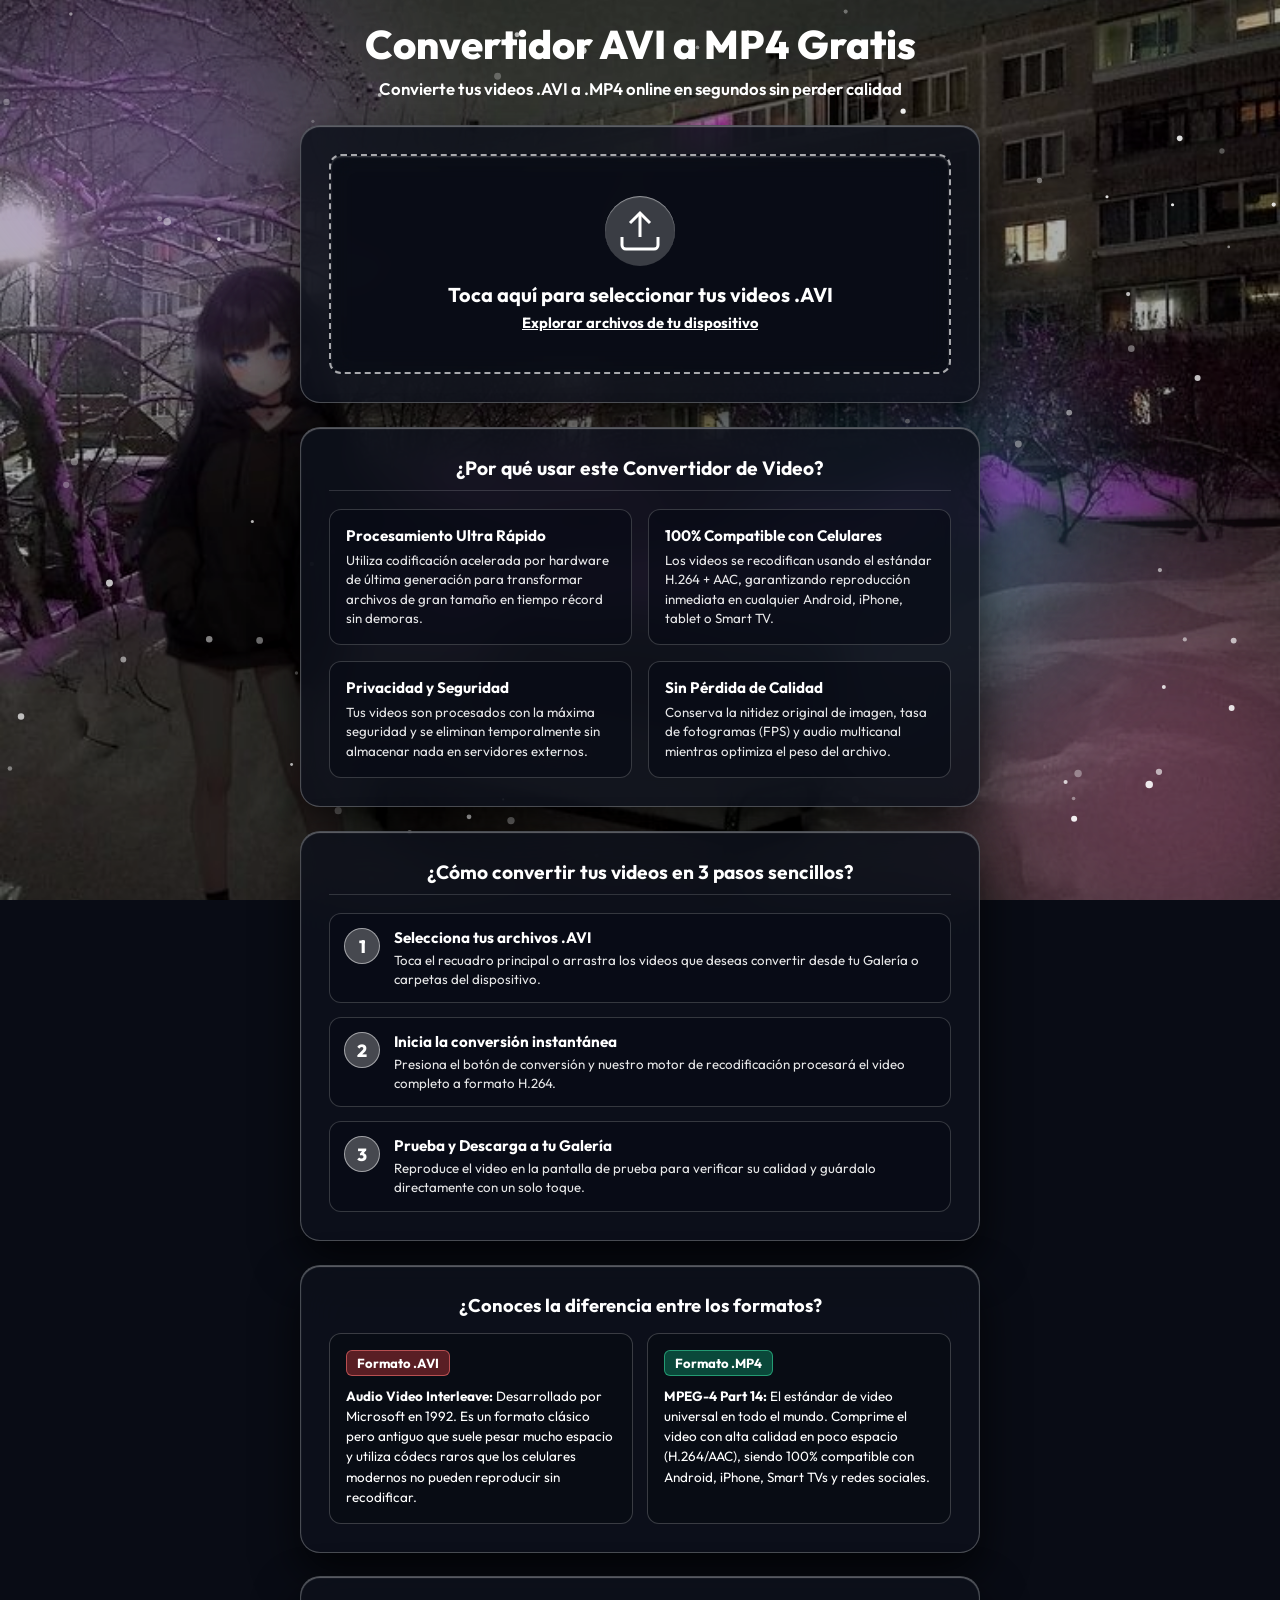
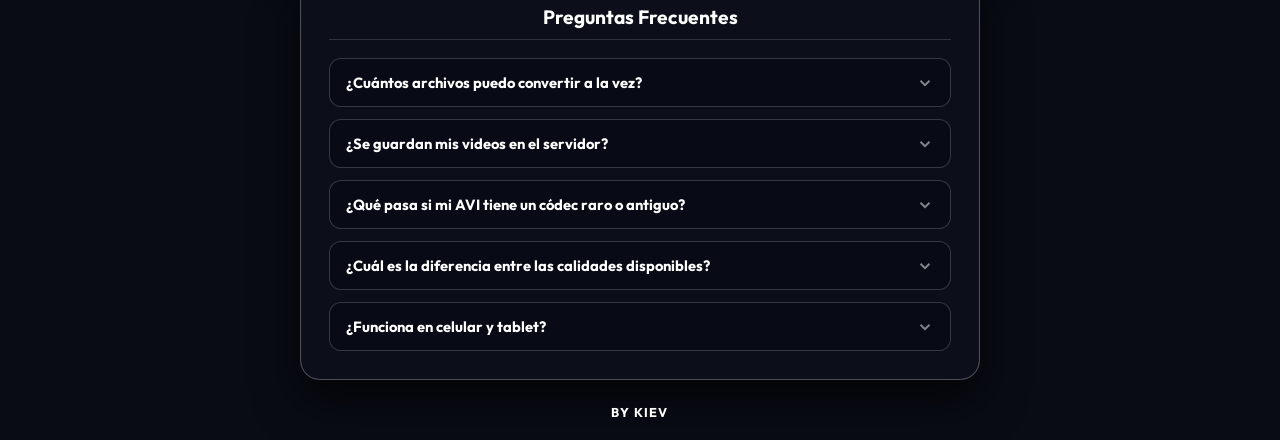
==== index.html @ 4ac72f08 "Corregir URL correcta: convertidor-kiev.onrender.com" ====
<!DOCTYPE html>
<html lang="es">
<head>
    <meta charset="UTF-8">
    <meta name="viewport" content="width=device-width, initial-scale=1.0, maximum-scale=1.0, user-scalable=no">
    
    <!-- Primary SEO Meta Tags -->
    <title>Convertidor AVI a MP4 Gratis Online - Convertir Videos Rápido</title>
    <meta name="title" content="Convertidor AVI a MP4 Gratis Online - Convertir Videos Rápido">
    <meta name="description" content="El mejor convertidor de AVI a MP4 gratis y online. Convierte tus videos .AVI a formato universal .MP4 (H.264/AAC) en segundos desde tu celular Android, iPhone o PC sin perder calidad y sin programas.">
    <meta name="keywords" content="convertidor avi a mp4, convertir avi a mp4, avi a mp4 online, convertidor de video avi a mp4 gratis, pasar de avi a mp4, avi to mp4 converter, convertir avi a mp4 para celular, cambiar formato avi a mp4">
    <meta name="robots" content="index, follow, max-snippet:-1, max-image-preview:large, max-video-preview:-1">
    <meta name="language" content="Spanish">
    <meta name="author" content="By Kiev">
    <meta name="google-site-verification" content="4MCkP744iXAc0v_ZgKXgR6Ib6FkaEMWHjQZT0lNbsk4" />
    <link rel="canonical" href="https://convertidor-kiev.onrender.com/">

    <!-- Open Graph / Facebook / WhatsApp -->
    <meta property="og:type" content="website">
    <meta property="og:url" content="https://convertidor-kiev.onrender.com/">
    <meta property="og:title" content="Convertidor AVI a MP4 Gratis Online - Rápido y para Celular">
    <meta property="og:description" content="Convierte tus videos .AVI a .MP4 en segundos sin perder calidad. Compatible con Android, iPhone, Smart TV y PC. 100% gratis y seguro.">
    <meta property="og:site_name" content="Convertidor AVI a MP4">
    <meta property="og:locale" content="es_ES">

    <!-- Twitter Card -->
    <meta name="twitter:card" content="summary_large_image">
    <meta name="twitter:title" content="Convertidor AVI a MP4 Gratis Online">
    <meta name="twitter:description" content="Transforma videos .AVI a .MP4 (H.264/AAC) instantáneamente desde tu navegador web.">

    <!-- Schema.org JSON-LD Structured Data for Google Rich Snippets -->
    <script type="application/ld+json">
    {
      "@context": "https://schema.org",
      "@type": "WebApplication",
      "name": "Convertidor AVI a MP4",
      "alternateName": "Convertidor de Video AVI a MP4 Online",
      "url": "https://convertidor-kiev.onrender.com/",
      "applicationCategory": "MultimediaApplication",
      "operatingSystem": "All",
      "offers": {
        "@type": "Offer",
        "price": "0",
        "priceCurrency": "USD"
      },
      "description": "Herramienta online gratuita para convertir archivos de video AVI a formato MP4 con códec H.264 y audio AAC optimizado para celulares y navegadores."
    }
    </script>

    <script type="application/ld+json">
    {
      "@context": "https://schema.org",
      "@type": "FAQPage",
      "mainEntity": [
        {
          "@type": "Question",
          "name": "¿Cómo convertir de AVI a MP4 gratis online?",
          "acceptedAnswer": {
            "@type": "Answer",
            "text": "Simplemente selecciona tu archivo .AVI en el sitio web, elige la calidad deseada y presiona Iniciar Conversión. Descarga tu video en formato .MP4 en segundos."
          }
        },
        {
          "@type": "Question",
          "name": "¿Se pueden convertir videos AVI a MP4 desde el celular?",
          "acceptedAnswer": {
            "@type": "Answer",
            "text": "Sí, el sitio es 100% compatible con celulares Android, iPhone y tablets. El video recodificado se guarda directamente en la galería de tu teléfono."
          }
        },
        {
          "@type": "Question",
          "name": "¿Hay pérdida de calidad al pasar de AVI a MP4?",
          "acceptedAnswer": {
            "@type": "Answer",
            "text": "No. El convertidor utiliza codificación H.264 de alta calidad manteniendo la nitidez, resolución y audio original reduciendo el tamaño del archivo."
          }
        }
      ]
    }
    </script>

    <!-- Google Fonts -->
    <link rel="preconnect" href="https://fonts.googleapis.com">
    <link rel="preconnect" href="https://fonts.gstatic.com" crossorigin>
    <link href="https://fonts.googleapis.com/css2?family=Outfit:wght@300;400;500;600;700&display=swap" rel="stylesheet">
    <link rel="stylesheet" href="styles.css?v=2">
</head>
<body class="theme-animesnow" id="appBody">
    <div class="custom-bg-layer active" id="customBgLayer" style="background-image: url('bg-anime-snow.jpg');"></div>
    <canvas id="snowCanvas" class="snow-canvas"></canvas>
    
    <div class="background-decorations" id="bgDecorations">
        <div class="blob blob-1"></div>
        <div class="blob blob-2"></div>
        <div class="blob blob-3"></div>
    </div>

    <main class="container">
        <header class="app-header animated-fade-in">
            <h1>Convertidor <span class="gradient-text glow-text">AVI a MP4 Gratis</span></h1>
            <p class="subtitle">Convierte tus videos .AVI a .MP4 online en segundos sin perder calidad</p>
        </header>

        <!-- Upload Card -->
        <section class="card upload-card animated-card" id="uploadCard">
            <div class="drop-zone" id="dropZone">
                <input type="file" id="fileInput" accept=".avi,video/x-msvideo,video/*" multiple class="file-input">
                <div class="drop-icon-wrapper float-bounce">
                    <svg class="upload-icon" width="48" height="48" viewBox="0 0 24 24" fill="none" stroke="currentColor" stroke-width="1.5">
                        <path d="M21 15v4a2 2 0 0 1-2 2H5a2 2 0 0 1-2-2v-4"></path>
                        <polyline points="17 8 12 3 7 8"></polyline>
                        <line x1="12" y1="3" x2="12" y2="15"></line>
                    </svg>
                </div>
                <h3>Toca aquí para seleccionar tus videos .AVI</h3>
                <p><span class="browse-btn">Explorar archivos de tu dispositivo</span></p>
            </div>
        </section>

        <!-- Batch Files Queue Card -->
        <section class="card batch-card animated-card hidden" id="batchCard">
            <div class="batch-header">
                <div>
                    <h3>Videos seleccionados (<span id="fileCountBadge">0</span>)</h3>
                    <p class="file-size" id="totalSizeText">Tamaño: 0 MB</p>
                </div>
                <button class="btn-secondary-sm" id="clearAllBtn">Borrar Todo</button>
            </div>

            <div class="file-queue-list" id="fileQueueList"></div>

            <div class="batch-actions">
                <button class="btn btn-primary ripple-btn" id="startBatchBtn">
                    <svg width="20" height="20" viewBox="0 0 24 24" fill="none" stroke="currentColor" stroke-width="2">
                        <polygon points="5 3 19 12 5 21 5 3"></polygon>
                    </svg>
                    <span>Convertir a MP4 Ahora</span>
                </button>
            </div>
        </section>

        <!-- Options Card -->
        <section class="card options-card animated-card hidden" id="optionsCard">
            <h3 class="options-heading">
                <svg width="20" height="20" viewBox="0 0 24 24" fill="none" stroke="currentColor" stroke-width="2">
                    <line x1="4" y1="21" x2="4" y2="14"></line><line x1="4" y1="10" x2="4" y2="3"></line>
                    <line x1="12" y1="21" x2="12" y2="12"></line><line x1="12" y1="8" x2="12" y2="3"></line>
                    <line x1="20" y1="21" x2="20" y2="16"></line><line x1="20" y1="12" x2="20" y2="3"></line>
                    <line x1="1" y1="14" x2="7" y2="14"></line><line x1="9" y1="8" x2="15" y2="8"></line>
                    <line x1="17" y1="16" x2="23" y2="16"></line>
                </svg>
                Opciones de Conversión
            </h3>

            <div class="options-group">
                <label class="options-label">Calidad de Salida</label>
                <div class="quality-options">
                    <div class="quality-option">
                        <input type="radio" name="quality" id="q-high" value="high" checked>
                        <label for="q-high">
                            <span class="q-icon">⭐</span>
                            <span class="q-name">Alta</span>
                            <span class="q-desc">Sin pérdidas perceptibles</span>
                        </label>
                    </div>
                    <div class="quality-option">
                        <input type="radio" name="quality" id="q-med" value="medium">
                        <label for="q-med">
                            <span class="q-icon">⚡</span>
                            <span class="q-name">Media</span>
                            <span class="q-desc">Balance ideal</span>
                        </label>
                    </div>
                    <div class="quality-option">
                        <input type="radio" name="quality" id="q-low" value="low">
                        <label for="q-low">
                            <span class="q-icon">🗜️</span>
                            <span class="q-name">Comprimida</span>
                            <span class="q-desc">Máximo ahorro</span>
                        </label>
                    </div>
                </div>
            </div>

            <div class="options-group">
                <label class="options-label">Resolución de Salida</label>
                <select class="resolution-select" id="resolutionSelect">
                    <option value="original">📐 Original (sin cambios)</option>
                    <option value="1080p">🖥️ 1080p Full HD</option>
                    <option value="720p">📺 720p HD</option>
                    <option value="480p">📱 480p SD</option>
                </select>
            </div>

            <div class="options-group">
                <div class="audio-toggle-row">
                    <div>
                        <div class="options-label" style="margin-bottom:2px;">Extraer Solo Audio (MP3)</div>
                        <div class="options-sublabel">Convierte el audio del video a .mp3</div>
                    </div>
                    <label class="toggle-switch">
                        <input type="checkbox" id="audioOnlyCheck">
                        <span class="toggle-slider"></span>
                    </label>
                </div>
            </div>

            <div class="estimation-panel" id="estimationPanel">
                <div class="estimation-title">📊 Estimación de Resultado</div>
                <div class="estimation-grid">
                    <div class="estimation-item">
                        <div class="estimation-value" id="estOutputSize">—</div>
                        <div class="estimation-label">Tamaño estimado</div>
                    </div>
                    <div class="estimation-item">
                        <div class="estimation-value" id="estTime">—</div>
                        <div class="estimation-label">Tiempo aprox.</div>
                    </div>
                    <div class="estimation-item">
                        <div class="estimation-value" id="estRatio">—</div>
                        <div class="estimation-label">Reducción</div>
                    </div>
                </div>
            </div>

            <div class="options-actions">
                <button class="btn btn-secondary" id="optionsBackBtn" style="width:auto;padding:12px 22px;flex-shrink:0;">← Atrás</button>
                <button class="btn btn-primary ripple-btn" id="confirmConvertBtn">
                    <svg width="20" height="20" viewBox="0 0 24 24" fill="none" stroke="currentColor" stroke-width="2">
                        <polygon points="5 3 19 12 5 21 5 3"></polygon>
                    </svg>
                    <span>Iniciar Conversión</span>
                </button>
            </div>
        </section>

        <!-- Progress Card -->
        <section class="card progress-card animated-card hidden" id="progressCard">
            <div class="conversion-status">
                <div class="spinner-wrapper">
                    <div class="spinner"></div>
                </div>
                <h3 id="statusTitle">Procesando video...</h3>
                <p id="statusSubtitle">Convertidos <span id="completedCount">0</span> de <span id="totalQueueCount">0</span></p>
                <div class="stage-indicator">
                    <span class="stage-pill active" data-stage="upload">📤 Subiendo</span>
                    <span class="stage-pill" data-stage="process">⚙️ Procesando</span>
                    <span class="stage-pill" data-stage="done">✅ Listo</span>
                </div>
            </div>

            <div class="progress-bar-container">
                <div class="progress-bar shimmer-effect" id="progressBar"></div>
            </div>
            <div class="progress-labels">
                <span id="progressPercent">0%</span>
                <span id="currentFileName">Procesando...</span>
            </div>
            <div class="speed-indicator-wrapper">
                <span class="speed-indicator" id="speedIndicator">Conectando...</span>
            </div>
        </section>

        <!-- Result Card -->
        <section class="card result-card animated-card hidden" id="resultCard">
            <div class="success-icon-wrapper scale-pop">
                <svg width="48" height="48" viewBox="0 0 24 24" fill="none" stroke="currentColor" stroke-width="2">
                    <path d="M22 11.08V12a10 10 0 1 1-5.93-9.14"></path>
                    <polyline points="22 4 12 14.01 9 11.01"></polyline>
                </svg>
            </div>
            <h2>¡Videos Convertidos a MP4!</h2>
            <p>Descarga tus videos directamente a la Galería de tu celular.</p>

            <div class="result-actions" id="downloadListContainer"></div>

            <div style="margin-top: 15px;">
                <button class="btn btn-secondary" id="convertMoreBtn">Convertir Otros Videos</button>
            </div>
        </section>

        <!-- SECCIÓN DE VENTAJAS Y FLORO TÉCNICO -->
        <section class="card feature-section animated-card" style="margin-top: 24px;">
            <h3 class="section-heading">¿Por qué usar este Convertidor de Video?</h3>
            <div class="feature-grid">
                <div class="feature-item">
                    <h4>Procesamiento Ultra Rápido</h4>
                    <p>Utiliza codificación acelerada por hardware de última generación para transformar archivos de gran tamaño en tiempo récord sin demoras.</p>
                </div>
                <div class="feature-item">
                    <h4>100% Compatible con Celulares</h4>
                    <p>Los videos se recodifican usando el estándar H.264 + AAC, garantizando reproducción inmediata en cualquier Android, iPhone, tablet o Smart TV.</p>
                </div>
                <div class="feature-item">
                    <h4>Privacidad y Seguridad</h4>
                    <p>Tus videos son procesados con la máxima seguridad y se eliminan temporalmente sin almacenar nada en servidores externos.</p>
                </div>
                <div class="feature-item">
                    <h4>Sin Pérdida de Calidad</h4>
                    <p>Conserva la nitidez original de imagen, tasa de fotogramas (FPS) y audio multicanal mientras optimiza el peso del archivo.</p>
                </div>
            </div>
        </section>

        <!-- GUÍA PASO A PASO -->
        <section class="card steps-section animated-card" style="margin-top: 24px;">
            <h3 class="section-heading">¿Cómo convertir tus videos en 3 pasos sencillos?</h3>
            <div class="steps-list">
                <div class="step-card">
                    <div class="step-number">1</div>
                    <div class="step-text">
                        <h4>Selecciona tus archivos .AVI</h4>
                        <p>Toca el recuadro principal o arrastra los videos que deseas convertir desde tu Galería o carpetas del dispositivo.</p>
                    </div>
                </div>
                <div class="step-card">
                    <div class="step-number">2</div>
                    <div class="step-text">
                        <h4>Inicia la conversión instantánea</h4>
                        <p>Presiona el botón de conversión y nuestro motor de recodificación procesará el video completo a formato H.264.</p>
                    </div>
                </div>
                <div class="step-card">
                    <div class="step-number">3</div>
                    <div class="step-text">
                        <h4>Prueba y Descarga a tu Galería</h4>
                        <p>Reproduce el video en la pantalla de prueba para verificar su calidad y guárdalo directamente con un solo toque.</p>
                    </div>
                </div>
            </div>
        </section>

        <!-- SECCIÓN DE INFORMACIÓN SOBRE FORMATOS AVI Y MP4 -->
        <section class="card info-card animated-card" style="margin-top: 24px;">
            <h3 class="info-title">¿Conoces la diferencia entre los formatos?</h3>
            
            <div class="format-info-grid">
                <div class="format-info-box">
                    <div class="format-header-badge avi-badge">Formato .AVI</div>
                    <p><strong>Audio Video Interleave:</strong> Desarrollado por Microsoft en 1992. Es un formato clásico pero antiguo que suele pesar mucho espacio y utiliza códecs raros que los celulares modernos no pueden reproducir sin recodificar.</p>
                </div>

                <div class="format-info-box">
                    <div class="format-header-badge mp4-badge">Formato .MP4</div>
                    <p><strong>MPEG-4 Part 14:</strong> El estándar de video universal en todo el mundo. Comprime el video con alta calidad en poco espacio (H.264/AAC), siendo 100% compatible con Android, iPhone, Smart TVs y redes sociales.</p>
                </div>
            </div>
        </section>

        <!-- FAQ Section -->
        <section class="card faq-section animated-card" style="margin-top:24px;">
            <h3 class="section-heading">Preguntas Frecuentes</h3>
            <div class="faq-list">

                <div class="faq-item">
                    <div class="faq-question">
                        <h4>¿Cuántos archivos puedo convertir a la vez?</h4>
                        <svg class="faq-chevron" width="18" height="18" viewBox="0 0 24 24" fill="none" stroke="currentColor" stroke-width="2.5"><polyline points="6 9 12 15 18 9"></polyline></svg>
                    </div>
                    <div class="faq-answer"><p>Puedes agregar todos los archivos .AVI que quieras. La conversión se procesa en secuencia, uno por uno, para garantizar la máxima calidad en cada archivo sin saturar el servidor.</p></div>
                </div>

                <div class="faq-item">
                    <div class="faq-question">
                        <h4>¿Se guardan mis videos en el servidor?</h4>
                        <svg class="faq-chevron" width="18" height="18" viewBox="0 0 24 24" fill="none" stroke="currentColor" stroke-width="2.5"><polyline points="6 9 12 15 18 9"></polyline></svg>
                    </div>
                    <div class="faq-answer"><p>No. Los videos se procesan temporalmente durante la conversión y se eliminan automáticamente del servidor en cuanto descargas el resultado. Nunca se almacenan de forma permanente.</p></div>
                </div>

                <div class="faq-item">
                    <div class="faq-question">
                        <h4>¿Qué pasa si mi AVI tiene un códec raro o antiguo?</h4>
                        <svg class="faq-chevron" width="18" height="18" viewBox="0 0 24 24" fill="none" stroke="currentColor" stroke-width="2.5"><polyline points="6 9 12 15 18 9"></polyline></svg>
                    </div>
                    <div class="faq-answer"><p>Nuestro motor FFmpeg soporta prácticamente todos los códecs AVI existentes: DivX, Xvid, MPEG-4, Indeo, Cinepak y más. Si el archivo es un .AVI válido, lo convertimos sin problemas.</p></div>
                </div>

                <div class="faq-item">
                    <div class="faq-question">
                        <h4>¿Cuál es la diferencia entre las calidades disponibles?</h4>
                        <svg class="faq-chevron" width="18" height="18" viewBox="0 0 24 24" fill="none" stroke="currentColor" stroke-width="2.5"><polyline points="6 9 12 15 18 9"></polyline></svg>
                    </div>
                    <div class="faq-answer"><p><strong>Alta ⭐:</strong> Máxima fidelidad visual, ideal para archivar. <strong>Media ⚡:</strong> Balance perfecto entre calidad y tamaño — lo más recomendado. <strong>Comprimida 🗜️:</strong> Archivos muy pequeños, ideal para WhatsApp o redes sociales.</p></div>
                </div>

                <div class="faq-item">
                    <div class="faq-question">
                        <h4>¿Funciona en celular y tablet?</h4>
                        <svg class="faq-chevron" width="18" height="18" viewBox="0 0 24 24" fill="none" stroke="currentColor" stroke-width="2.5"><polyline points="6 9 12 15 18 9"></polyline></svg>
                    </div>
                    <div class="faq-answer"><p>Sí, la interfaz está completamente optimizada para móviles. Puedes seleccionar videos desde tu galería y descargar el MP4 resultante con un solo toque.</p></div>
                </div>

            </div>
        </section>

        <!-- History Section -->
        <section class="card history-section animated-card hidden" id="historySection" style="margin-top:24px;">
            <div class="history-header">
                <h3 class="section-heading" style="margin-bottom:0;border-bottom:none;padding-bottom:0;">📁 Historial de Conversiones</h3>
                <button class="btn-secondary-sm" id="clearHistoryBtn">Borrar Todo</button>
            </div>
            <div class="history-list" id="historyList"></div>
        </section>

        <footer class="app-footer animated-fade-in">
            <div class="author-credits">By Kiev</div>
        </footer>
    </main>

    <script src="app.js?v=2"></script>

    <!-- Toast Container -->
    <div class="toast-container" id="toastContainer"></div>
</body>
</html>
---- styles.css ----
:root {
    --bg-dark: #090c15;
    --bg-card: rgba(13, 17, 28, 0.85);
    --border-color: rgba(255, 255, 255, 0.25);
    --primary: #ffffff;
    --primary-hover: #ffffff;
    --primary-glow: rgba(255, 255, 255, 0.35);
    --secondary: #ffffff;
    --success: #10b981;
    --success-hover: #059669;
    --text-main: #ffffff;
    --text-muted: #ffffff;
    --radius-lg: 20px;
    --radius-md: 12px;
    --font-main: 'Outfit', -apple-system, BlinkMacSystemFont, sans-serif;
}

* {
    margin: 0;
    padding: 0;
    box-sizing: border-box;
    font-family: var(--font-main);
}

body {
    background-color: var(--bg-dark);
    color: #ffffff !important;
    min-height: 100vh;
    display: flex;
    justify-content: center;
    align-items: center;
    position: relative;
    overflow-x: hidden;
    padding: 20px;
    transition: background-color 0.4s ease;
}

/* Real-Time Particle & Sparkle Canvas */
.snow-canvas {
    position: fixed;
    top: 0;
    left: 0;
    width: 100vw;
    height: 100vh;
    z-index: -1;
    pointer-events: none;
}

/* Custom Background Image Layer */
.custom-bg-layer {
    position: fixed;
    top: 0;
    left: 0;
    width: 100vw;
    height: 100vh;
    z-index: -2;
    background-size: cover;
    background-position: center;
    background-repeat: no-repeat;
    opacity: 0;
    transition: opacity 0.6s cubic-bezier(0.16, 1, 0.3, 1);
    filter: brightness(0.68) contrast(1.05);
}

.custom-bg-layer.active {
    opacity: 1;
}

/* Background Animated Blobs */
.background-decorations {
    position: fixed;
    top: 0;
    left: 0;
    width: 100vw;
    height: 100vh;
    z-index: -2;
    overflow: hidden;
    pointer-events: none;
}

.blob {
    position: absolute;
    border-radius: 50%;
    filter: blur(90px);
    opacity: 0.3;
    animation: blobFloat 12s infinite alternate ease-in-out;
}

.blob-1 { width: 380px; height: 380px; top: -50px; left: -50px; background: #c084fc; }
.blob-2 { width: 420px; height: 420px; bottom: -100px; right: -100px; background: #f472b6; animation-delay: 2s; }
.blob-3 { width: 320px; height: 320px; top: 40%; left: 60%; background: #38bdf8; animation-delay: 4s; }

@keyframes blobFloat {
    0% { transform: translate(0, 0) scale(1); }
    50% { transform: translate(30px, -20px) scale(1.08); }
    100% { transform: translate(-20px, 30px) scale(0.95); }
}

/* Layout & Header */
.container {
    width: 100%;
    max-width: 680px;
    margin: 0 auto;
}

.app-header {
    text-align: center;
    margin-bottom: 24px;
}

.app-header h1 {
    font-size: 2.5rem;
    font-weight: 800;
    line-height: 1.2;
    margin-bottom: 8px;
    color: #ffffff !important;
    text-shadow: none !important;
    filter: none !important;
}

/* PURE WHITE TEXT OVERRIDES */
.gradient-text {
    color: #ffffff !important;
    background: none !important;
    -webkit-background-clip: initial !important;
    -webkit-text-fill-color: #ffffff !important;
    filter: none !important;
    text-shadow: none !important;
}

.glow-text {
    animation: none !important;
    filter: none !important;
    text-shadow: none !important;
}

.subtitle {
    color: #ffffff !important;
    font-size: 1.05rem;
    font-weight: 600;
    line-height: 1.5;
    text-shadow: none !important;
    filter: none !important;
    margin-bottom: 14px;
}

/* 3D Acrylic Cards */
.card {
    background: var(--bg-card);
    backdrop-filter: blur(22px);
    -webkit-backdrop-filter: blur(22px);
    border: 1px solid var(--border-color);
    border-radius: var(--radius-lg);
    padding: 28px;
    box-shadow: inset 0 1px 1px rgba(255, 255, 255, 0.35), 0 20px 45px rgba(0, 0, 0, 0.7);
    transition: transform 0.15s cubic-bezier(0.16, 1, 0.3, 1), box-shadow 0.3s ease;
    will-change: transform;
}

.animated-card {
    animation: slideUpFade 0.6s cubic-bezier(0.16, 1, 0.3, 1) forwards;
}

@keyframes slideUpFade {
    0% { opacity: 0; transform: translateY(30px) scale(0.96); }
    100% { opacity: 1; transform: translateY(0) scale(1); }
}

.hidden { display: none !important; }

/* Drop Zone */
.drop-zone {
    border: 2px dashed rgba(255, 255, 255, 0.65);
    border-radius: var(--radius-md);
    padding: 40px 20px;
    text-align: center;
    background: rgba(9, 12, 21, 0.65);
    backdrop-filter: blur(12px);
    cursor: pointer;
    position: relative;
    overflow: hidden;
    transition: all 0.3s cubic-bezier(0.16, 1, 0.3, 1);
    box-shadow: inset 0 1px 2px rgba(255, 255, 255, 0.25);
}

.drop-zone:hover, .drop-zone.dragover {
    border-color: #ffffff;
    background: rgba(255, 255, 255, 0.15);
    transform: translateY(-2px);
}

.file-input {
    position: absolute;
    top: 0;
    left: 0;
    width: 100%;
    height: 100%;
    opacity: 0;
    cursor: pointer;
    z-index: 20;
    pointer-events: auto;
}

.float-bounce { animation: floatBounce 3s infinite ease-in-out; }

@keyframes floatBounce {
    0%, 100% { transform: translateY(0); }
    50% { transform: translateY(-8px); }
}

.drop-icon-wrapper {
    width: 70px; height: 70px;
    background: rgba(255, 255, 255, 0.2);
    border-radius: 50%;
    display: flex; align-items: center; justify-content: center;
    margin: 0 auto 16px;
    color: #ffffff;
    box-shadow: inset 0 1px 1px rgba(255, 255, 255, 0.5);
    transition: transform 0.3s ease;
    pointer-events: none;
}

.drop-zone:hover .drop-icon-wrapper { transform: scale(1.15) rotate(5deg); }
.drop-zone h3 { font-size: 1.25rem; font-weight: 700; color: #ffffff !important; margin-bottom: 6px; pointer-events: none; text-shadow: none !important; }
.drop-zone p { color: #ffffff !important; font-size: 0.92rem; margin-bottom: 0px; pointer-events: none; text-shadow: none !important; }
.browse-btn { color: #ffffff !important; font-weight: 700; text-decoration: underline; pointer-events: none; }

/* 🌟 SECCIÓN DE FLORO Y VENTAJAS TÉCNICAS 🌟 */
.section-heading {
    font-size: 1.2rem;
    font-weight: 700;
    color: #ffffff !important;
    margin-bottom: 18px;
    text-align: center;
    border-bottom: 1px solid rgba(255, 255, 255, 0.15);
    padding-bottom: 10px;
}

.feature-grid {
    display: grid;
    grid-template-columns: repeat(2, 1fr);
    gap: 16px;
}

@media (max-width: 580px) {
    .feature-grid { grid-template-columns: 1fr; }
}

.feature-item {
    background: rgba(9, 12, 21, 0.65);
    border: 1px solid rgba(255, 255, 255, 0.18);
    border-radius: var(--radius-md);
    padding: 16px;
    transition: transform 0.25s ease;
}

.feature-item:hover {
    border-color: rgba(255, 255, 255, 0.5);
    transform: translateY(-2px);
}

.feature-icon {
    font-size: 1.8rem;
    margin-bottom: 8px;
}

.feature-item h4 {
    font-size: 0.95rem;
    font-weight: 700;
    color: #ffffff !important;
    margin-bottom: 6px;
}

.feature-item p {
    font-size: 0.83rem;
    color: #ffffff !important;
    line-height: 1.45;
    opacity: 0.9;
}

/* 📖 SECCIÓN GUÍA PASO A PASO 📖 */
.steps-list {
    display: flex;
    flex-direction: column;
    gap: 14px;
}

.step-card {
    display: flex;
    align-items: flex-start;
    gap: 14px;
    background: rgba(9, 12, 21, 0.65);
    border: 1px solid rgba(255, 255, 255, 0.18);
    border-radius: var(--radius-md);
    padding: 14px;
}

.step-number {
    width: 36px;
    height: 36px;
    background: rgba(255, 255, 255, 0.25);
    border: 1px solid rgba(255, 255, 255, 0.5);
    color: #ffffff !important;
    font-weight: 800;
    font-size: 1.1rem;
    border-radius: 50%;
    display: flex;
    align-items: center;
    justify-content: center;
    flex-shrink: 0;
}

.step-text h4 {
    font-size: 0.95rem;
    font-weight: 700;
    color: #ffffff !important;
    margin-bottom: 4px;
}

.step-text p {
    font-size: 0.83rem;
    color: #ffffff !important;
    line-height: 1.4;
    opacity: 0.9;
}

/* ❓ SECCIÓN FAQ ❓ */
.faq-list {
    display: flex;
    flex-direction: column;
    gap: 12px;
}

.faq-item {
    background: rgba(9, 12, 21, 0.65);
    border: 1px solid rgba(255, 255, 255, 0.18);
    border-radius: var(--radius-md);
    padding: 14px 16px;
}

.faq-item h4 {
    font-size: 0.92rem;
    font-weight: 700;
    color: #ffffff !important;
    margin-bottom: 6px;
}

.faq-item p {
    font-size: 0.83rem;
    color: #ffffff !important;
    line-height: 1.45;
    opacity: 0.9;
}

/* Queue Items & Buttons */
.batch-header { display: flex; justify-content: space-between; align-items: center; margin-bottom: 16px; }

.btn-secondary-sm {
    background: rgba(255, 255, 255, 0.12);
    border: 1px solid rgba(255, 255, 255, 0.25);
    color: #ffffff !important;
    padding: 6px 12px; border-radius: 8px; font-size: 0.82rem; cursor: pointer;
    transition: all 0.2s;
}

.btn-secondary-sm:hover { background: rgba(239, 68, 68, 0.35); color: white; }

.file-queue-list {
    max-height: 250px; overflow-y: auto; display: flex; flex-direction: column; gap: 10px; margin-bottom: 20px;
}

.queue-item {
    display: flex; align-items: center; justify-content: space-between;
    background: rgba(9, 12, 21, 0.85);
    backdrop-filter: blur(12px);
    border: 1px solid var(--border-color);
    padding: 12px 16px; border-radius: var(--radius-md);
    transition: all 0.25s cubic-bezier(0.16, 1, 0.3, 1);
}

.spring-item {
    animation: springIn 0.5s cubic-bezier(0.34, 1.56, 0.64, 1) forwards;
}

@keyframes springIn {
    0% { opacity: 0; transform: translateY(20px) scale(0.9); }
    100% { opacity: 1; transform: translateY(0) scale(1); }
}

.queue-item:hover {
    border-color: rgba(255, 255, 255, 0.6);
    transform: translateX(6px) scale(1.01);
}

.item-info { display: flex; align-items: center; gap: 12px; }
.item-icon { color: #ffffff; }
.item-title { font-size: 0.92rem; font-weight: 600; color: #ffffff !important; }
.item-size { font-size: 0.78rem; color: #ffffff !important; opacity: 0.85; }

.status-badge { font-size: 0.78rem; padding: 4px 10px; border-radius: 50px; font-weight: 600; }
.badge-pending { background: rgba(255, 255, 255, 0.2); color: #ffffff !important; }
.btn-remove-item { background: none; border: none; color: #ffffff; cursor: pointer; }

/* 🌟 ACRYLIC FROSTED GLASS BUTTON SYSTEM 🌟 */
.btn {
    display: inline-flex;
    align-items: center;
    justify-content: center;
    gap: 10px;
    width: 100%;
    padding: 15px 26px;
    font-size: 1rem;
    font-weight: 700;
    border-radius: var(--radius-md);
    cursor: pointer;
    text-decoration: none;
    backdrop-filter: blur(16px);
    -webkit-backdrop-filter: blur(16px);
    transition: all 0.3s cubic-bezier(0.16, 1, 0.3, 1);
    position: relative;
    overflow: hidden;
}

.btn::before {
    content: '';
    position: absolute;
    top: 0; left: 0; right: 0; height: 48%;
    background: linear-gradient(180deg, rgba(255, 255, 255, 0.35) 0%, rgba(255, 255, 255, 0.08) 100%);
    border-radius: var(--radius-md) var(--radius-md) 0 0;
    pointer-events: none;
}

.btn:active {
    transform: scale(0.95) !important;
}

.btn-primary {
    background: rgba(255, 255, 255, 0.22);
    border: 1px solid rgba(255, 255, 255, 0.6);
    color: #ffffff !important;
    box-shadow: inset 0 1px 1px rgba(255, 255, 255, 0.7), 0 8px 24px rgba(0, 0, 0, 0.4);
    text-shadow: none !important;
}

.btn-primary:hover {
    background: rgba(255, 255, 255, 0.38);
    border-color: #ffffff;
    transform: translateY(-2px) scale(1.02);
    box-shadow: inset 0 1px 2px rgba(255, 255, 255, 0.9), 0 14px 32px rgba(0, 0, 0, 0.6);
}

.btn-success {
    background: rgba(16, 185, 129, 0.48);
    border: 1px solid rgba(167, 243, 208, 0.65);
    color: #ffffff !important;
    box-shadow: inset 0 1px 1px rgba(255, 255, 255, 0.7), 0 8px 24px rgba(16, 185, 129, 0.5);
    text-shadow: none !important;
}

.btn-success:hover {
    background: rgba(16, 185, 129, 0.68);
    border-color: rgba(255, 255, 255, 0.95);
    transform: translateY(-2px) scale(1.02);
    box-shadow: inset 0 1px 2px rgba(255, 255, 255, 0.9), 0 14px 32px rgba(16, 185, 129, 0.7);
}

.btn-secondary {
    background: rgba(255, 255, 255, 0.15);
    border: 1px solid rgba(255, 255, 255, 0.35);
    color: #ffffff !important;
    box-shadow: inset 0 1px 1px rgba(255, 255, 255, 0.4), 0 8px 20px rgba(0, 0, 0, 0.4);
}

.btn-secondary:hover {
    background: rgba(255, 255, 255, 0.28);
    border-color: rgba(255, 255, 255, 0.6);
    transform: translateY(-2px);
}

/* Progress Effect */
.conversion-status { text-align: center; margin-bottom: 20px; }

.spinner {
    width: 48px; height: 48px;
    border: 4px solid rgba(255, 255, 255, 0.2);
    border-top: 4px solid #ffffff;
    border-radius: 50%;
    margin: 0 auto 14px;
    animation: spin 1s linear infinite;
}

@keyframes spin {
    0% { transform: rotate(0deg); }
    100% { transform: rotate(360deg); }
}

.progress-bar-container {
    width: 100%; height: 12px;
    background: rgba(9, 12, 21, 0.85);
    border-radius: 50px;
    overflow: hidden;
    margin-bottom: 10px;
    box-shadow: inset 0 1px 2px rgba(0,0,0,0.6);
}

.progress-bar {
    height: 100%; width: 0%;
    background: linear-gradient(90deg, #ffffff, #c084fc);
    border-radius: 50px;
    transition: width 0.35s cubic-bezier(0.16, 1, 0.3, 1);
    position: relative;
    overflow: hidden;
}

.shimmer-effect::after {
    content: '';
    position: absolute; top: 0; left: -100%; width: 100%; height: 100%;
    background: linear-gradient(90deg, transparent, rgba(255,255,255,0.5), transparent);
    animation: shimmerMove 1.5s infinite;
}

@keyframes shimmerMove {
    0% { left: -100%; }
    100% { left: 100%; }
}

.progress-labels { display: flex; justify-content: space-between; font-size: 0.85rem; color: #ffffff !important; font-weight: 500; }

/* Result Card */
.result-card { text-align: center; }

.scale-pop { animation: scalePop 0.5s cubic-bezier(0.175, 0.885, 0.32, 1.275) forwards; }

@keyframes scalePop {
    0% { transform: scale(0); opacity: 0; }
    100% { transform: scale(1); opacity: 1; }
}

.success-icon-wrapper {
    width: 70px; height: 70px;
    background: rgba(16, 185, 129, 0.3);
    color: #34d399;
    border: 1px solid rgba(167, 243, 208, 0.5);
    border-radius: 50%;
    display: flex; align-items: center; justify-content: center;
    margin: 0 auto 16px;
    box-shadow: inset 0 1px 1px rgba(255, 255, 255, 0.5), 0 8px 20px rgba(16, 185, 129, 0.4);
}

/* 📚 EDUCATIONAL FORMAT INFO SECTION 📚 */
.info-title {
    font-size: 1.15rem;
    font-weight: 700;
    margin-bottom: 16px;
    text-align: center;
    color: #ffffff !important;
    text-shadow: none !important;
}

.format-info-grid {
    display: grid;
    grid-template-columns: repeat(2, 1fr);
    gap: 14px;
}

@media (max-width: 580px) {
    .format-info-grid {
        grid-template-columns: 1fr;
    }
}

.format-info-box {
    background: rgba(9, 12, 21, 0.75);
    border: 1px solid rgba(255, 255, 255, 0.2);
    border-radius: var(--radius-md);
    padding: 16px;
    transition: transform 0.25s ease, border-color 0.25s ease;
}

.format-info-box:hover {
    border-color: rgba(255, 255, 255, 0.6);
    transform: translateY(-2px);
}

.format-header-badge {
    display: inline-block;
    padding: 4px 10px;
    border-radius: 6px;
    font-size: 0.82rem;
    font-weight: 700;
    margin-bottom: 10px;
}

.avi-badge {
    background: rgba(239, 68, 68, 0.35);
    color: #ffffff !important;
    border: 1px solid rgba(248, 113, 113, 0.6);
}

.mp4-badge {
    background: rgba(16, 185, 129, 0.35);
    color: #ffffff !important;
    border: 1px solid rgba(52, 211, 153, 0.6);
}

.format-info-box p {
    font-size: 0.84rem;
    color: #ffffff !important;
    line-height: 1.5;
    text-shadow: none !important;
}

.app-footer { text-align: center; margin-top: 24px; }

.author-credits {
    font-size: 0.8rem;
    color: #ffffff !important;
    font-weight: 700;
    letter-spacing: 1.2px;
    margin-top: 8px;
    text-transform: uppercase;
    text-shadow: none !important;
}

/* ═══════════════════════════════════════════════
   ⚙️  OPTIONS CARD
═══════════════════════════════════════════════ */
.options-heading {
    font-size: 1.1rem;
    font-weight: 700;
    color: #ffffff !important;
    margin-bottom: 22px;
    display: flex;
    align-items: center;
    gap: 10px;
}

.options-group { margin-bottom: 20px; }

.options-label {
    display: block;
    font-size: 0.78rem;
    font-weight: 700;
    color: #ffffff !important;
    margin-bottom: 10px;
    opacity: 0.75;
    text-transform: uppercase;
    letter-spacing: 0.8px;
}

.options-sublabel {
    font-size: 0.78rem;
    color: rgba(255,255,255,0.55) !important;
    margin-top: 2px;
}

/* Quality Radio Cards */
.quality-options {
    display: grid;
    grid-template-columns: repeat(3, 1fr);
    gap: 10px;
}

.quality-option input[type="radio"] { display: none; }

.quality-option label {
    display: flex;
    flex-direction: column;
    align-items: center;
    gap: 5px;
    padding: 14px 8px;
    background: rgba(9, 12, 21, 0.65);
    border: 1px solid rgba(255, 255, 255, 0.18);
    border-radius: 12px;
    cursor: pointer;
    transition: all 0.25s cubic-bezier(0.16, 1, 0.3, 1);
    text-align: center;
}

.quality-option label:hover {
    border-color: rgba(255, 255, 255, 0.45);
    background: rgba(255, 255, 255, 0.07);
    transform: translateY(-2px);
}

.quality-option input:checked + label {
    background: rgba(192, 132, 252, 0.22);
    border-color: #c084fc;
    box-shadow: 0 0 22px rgba(192, 132, 252, 0.3), inset 0 1px 1px rgba(255, 255, 255, 0.25);
    transform: translateY(-2px);
}

.q-icon { font-size: 1.4rem; }
.q-name { font-size: 0.88rem; font-weight: 700; color: #ffffff !important; }
.q-desc { font-size: 0.7rem; color: rgba(255,255,255,0.65) !important; line-height: 1.3; }

/* Resolution Dropdown */
.resolution-select {
    width: 100%;
    padding: 12px 16px;
    background: rgba(9, 12, 21, 0.75);
    border: 1px solid rgba(255, 255, 255, 0.22);
    border-radius: 10px;
    color: #ffffff;
    font-family: var(--font-main);
    font-size: 0.9rem;
    font-weight: 500;
    cursor: pointer;
    appearance: none;
    -webkit-appearance: none;
    background-image: url("data:image/svg+xml,%3Csvg xmlns='http://www.w3.org/2000/svg' width='16' height='16' fill='white' viewBox='0 0 24 24'%3E%3Cpath d='M7 10l5 5 5-5z'/%3E%3C/svg%3E");
    background-repeat: no-repeat;
    background-position: right 12px center;
    transition: border-color 0.25s ease, box-shadow 0.25s ease;
}
.resolution-select:focus {
    outline: none;
    border-color: #c084fc;
    box-shadow: 0 0 0 2px rgba(192, 132, 252, 0.2);
}
.resolution-select option { background: #090c15; color: #ffffff; }

/* Audio-only Toggle */
.audio-toggle-row {
    display: flex;
    align-items: center;
    justify-content: space-between;
    padding: 14px 16px;
    background: rgba(9, 12, 21, 0.65);
    border: 1px solid rgba(255, 255, 255, 0.18);
    border-radius: 10px;
    transition: border-color 0.25s ease;
}
.audio-toggle-row:hover { border-color: rgba(255,255,255,0.35); }

.toggle-switch {
    position: relative;
    width: 50px;
    height: 28px;
    cursor: pointer;
    flex-shrink: 0;
}
.toggle-switch input { opacity: 0; width: 0; height: 0; }
.toggle-slider {
    position: absolute;
    inset: 0;
    background: rgba(255, 255, 255, 0.18);
    border: 1px solid rgba(255, 255, 255, 0.28);
    border-radius: 50px;
    transition: all 0.3s cubic-bezier(0.16, 1, 0.3, 1);
}
.toggle-slider::before {
    content: '';
    position: absolute;
    width: 20px; height: 20px;
    left: 3px; top: 3px;
    background: #ffffff;
    border-radius: 50%;
    transition: transform 0.3s cubic-bezier(0.34, 1.56, 0.64, 1);
    box-shadow: 0 2px 6px rgba(0,0,0,0.4);
}
.toggle-switch input:checked + .toggle-slider {
    background: rgba(192, 132, 252, 0.5);
    border-color: #c084fc;
    box-shadow: 0 0 14px rgba(192, 132, 252, 0.4);
}
.toggle-switch input:checked + .toggle-slider::before { transform: translateX(22px); }

/* Estimation Panel */
.estimation-panel {
    background: rgba(9, 12, 21, 0.6);
    border: 1px solid rgba(255, 255, 255, 0.14);
    border-radius: 12px;
    padding: 16px;
    margin-bottom: 22px;
}
.estimation-title {
    font-size: 0.78rem;
    font-weight: 700;
    color: rgba(255,255,255,0.7) !important;
    margin-bottom: 12px;
    text-align: center;
    text-transform: uppercase;
    letter-spacing: 0.8px;
}
.estimation-grid {
    display: grid;
    grid-template-columns: repeat(3, 1fr);
    gap: 10px;
}
.estimation-item {
    text-align: center;
    padding: 10px 6px;
    background: rgba(255, 255, 255, 0.05);
    border-radius: 8px;
    border: 1px solid rgba(255, 255, 255, 0.1);
}
.estimation-value {
    font-size: 1.2rem;
    font-weight: 800;
    color: #c084fc !important;
    margin-bottom: 4px;
}
.estimation-label {
    font-size: 0.68rem;
    color: rgba(255,255,255,0.6) !important;
    text-transform: uppercase;
    letter-spacing: 0.4px;
}

/* Options Actions Row */
.options-actions {
    display: flex;
    gap: 12px;
    align-items: center;
}
.options-actions .btn-primary { flex: 1; }

/* ═══════════════════════════════════════════════
   📊  PROGRESS — STAGE PILLS + SPEED
═══════════════════════════════════════════════ */
.stage-indicator {
    display: flex;
    justify-content: center;
    gap: 8px;
    margin-top: 14px;
    flex-wrap: wrap;
}
.stage-pill {
    padding: 5px 14px;
    border-radius: 20px;
    font-size: 0.78rem;
    font-weight: 600;
    background: rgba(255,255,255,0.07);
    border: 1px solid rgba(255,255,255,0.14);
    color: rgba(255,255,255,0.38) !important;
    transition: all 0.35s cubic-bezier(0.16, 1, 0.3, 1);
}
.stage-pill.active {
    background: rgba(192, 132, 252, 0.28);
    border-color: #c084fc;
    color: #ffffff !important;
    box-shadow: 0 0 14px rgba(192, 132, 252, 0.4);
}
.stage-pill.done {
    background: rgba(16, 185, 129, 0.22);
    border-color: rgba(52, 211, 153, 0.6);
    color: #34d399 !important;
}

.speed-indicator-wrapper {
    text-align: center;
    margin-top: 14px;
}
.speed-indicator {
    display: inline-flex;
    align-items: center;
    gap: 6px;
    background: rgba(255,255,255,0.08);
    border: 1px solid rgba(255,255,255,0.18);
    border-radius: 20px;
    padding: 5px 14px;
    font-size: 0.82rem;
    font-weight: 700;
    color: #ffffff !important;
}

/* ═══════════════════════════════════════════════
   🖼️  THUMBNAILS IN QUEUE
═══════════════════════════════════════════════ */
.item-thumbnail {
    width: 60px;
    height: 40px;
    border-radius: 7px;
    object-fit: cover;
    flex-shrink: 0;
    border: 1px solid rgba(255,255,255,0.2);
    background: #090c15;
}
.item-thumbnail-placeholder {
    width: 60px;
    height: 40px;
    border-radius: 7px;
    background: rgba(9, 12, 21, 0.9);
    border: 1px solid rgba(255,255,255,0.12);
    display: flex;
    align-items: center;
    justify-content: center;
    color: rgba(255,255,255,0.3);
    flex-shrink: 0;
}
.item-text { min-width: 0; overflow: hidden; }
.item-title { white-space: nowrap; overflow: hidden; text-overflow: ellipsis; }

/* ═══════════════════════════════════════════════
   🔔  TOAST NOTIFICATIONS
═══════════════════════════════════════════════ */
.toast-container {
    position: fixed;
    bottom: 24px;
    right: 24px;
    z-index: 9999;
    display: flex;
    flex-direction: column;
    gap: 10px;
    pointer-events: none;
    max-width: 340px;
    width: calc(100vw - 48px);
}
.toast {
    background: rgba(13, 17, 28, 0.96);
    backdrop-filter: blur(28px);
    -webkit-backdrop-filter: blur(28px);
    border: 1px solid rgba(255, 255, 255, 0.18);
    border-radius: 14px;
    padding: 14px 16px;
    display: flex;
    align-items: flex-start;
    gap: 12px;
    box-shadow: 0 14px 50px rgba(0, 0, 0, 0.8), inset 0 1px 1px rgba(255,255,255,0.18);
    animation: toastSlideIn 0.45s cubic-bezier(0.34, 1.56, 0.64, 1) forwards;
    pointer-events: auto;
}
.toast.dismissing { animation: toastSlideOut 0.32s ease forwards; }

.toast-success { border-left: 3px solid #10b981; }
.toast-error   { border-left: 3px solid #ef4444; }
.toast-info    { border-left: 3px solid #c084fc; }

.toast-icon { font-size: 1.2rem; flex-shrink: 0; margin-top: 1px; }
.toast-body { flex: 1; min-width: 0; }
.toast-title { font-size: 0.88rem; font-weight: 700; color: #ffffff !important; margin-bottom: 2px; }
.toast-msg   { font-size: 0.78rem; color: rgba(255,255,255,0.68) !important; line-height: 1.35; }

.toast-close {
    background: none; border: none;
    color: rgba(255,255,255,0.4);
    cursor: pointer; font-size: 1rem;
    line-height: 1; flex-shrink: 0;
    transition: color 0.2s; padding: 2px;
}
.toast-close:hover { color: #ffffff; }

@keyframes toastSlideIn {
    from { opacity: 0; transform: translateX(110%) scale(0.85); }
    to   { opacity: 1; transform: translateX(0) scale(1); }
}
@keyframes toastSlideOut {
    from { opacity: 1; transform: translateX(0) scale(1); }
    to   { opacity: 0; transform: translateX(70%) scale(0.9); }
}

/* ═══════════════════════════════════════════════
   📁  HISTORY SECTION
═══════════════════════════════════════════════ */
.history-header {
    display: flex;
    align-items: center;
    justify-content: space-between;
    margin-bottom: 14px;
}
.history-list {
    display: flex;
    flex-direction: column;
    gap: 8px;
    max-height: 280px;
    overflow-y: auto;
    padding-right: 2px;
}
.history-list::-webkit-scrollbar { width: 4px; }
.history-list::-webkit-scrollbar-track { background: transparent; }
.history-list::-webkit-scrollbar-thumb { background: rgba(255,255,255,0.2); border-radius: 4px; }

.history-item {
    display: flex;
    align-items: center;
    gap: 12px;
    padding: 10px 14px;
    background: rgba(9, 12, 21, 0.65);
    border: 1px solid rgba(255, 255, 255, 0.12);
    border-radius: 10px;
    transition: border-color 0.25s ease, transform 0.2s ease;
}
.history-item:hover { border-color: rgba(255,255,255,0.35); transform: translateX(3px); }

.history-icon {
    width: 30px; height: 30px;
    background: rgba(16, 185, 129, 0.18);
    border: 1px solid rgba(52, 211, 153, 0.35);
    border-radius: 8px;
    display: flex; align-items: center; justify-content: center;
    color: #34d399;
    flex-shrink: 0;
}
.history-info { flex: 1; min-width: 0; }
.history-name {
    font-size: 0.84rem; font-weight: 600;
    color: #ffffff !important;
    white-space: nowrap; overflow: hidden; text-overflow: ellipsis;
}
.history-meta { font-size: 0.73rem; color: rgba(255,255,255,0.55) !important; margin-top: 2px; }
.history-size-saved { text-align: right; flex-shrink: 0; }
.history-saved-pct { font-size: 0.85rem; font-weight: 700; color: #34d399 !important; }
.history-date { font-size: 0.7rem; color: rgba(255,255,255,0.4) !important; margin-top: 1px; }

/* ═══════════════════════════════════════════════
   ❓  FAQ ACCORDION
═══════════════════════════════════════════════ */
.faq-item {
    cursor: pointer;
    user-select: none;
    transition: border-color 0.3s ease;
}
.faq-question {
    display: flex;
    align-items: center;
    justify-content: space-between;
    gap: 12px;
}
.faq-question h4 { margin-bottom: 0; flex: 1; }
.faq-chevron {
    flex-shrink: 0;
    color: rgba(255,255,255,0.5);
    transition: transform 0.35s cubic-bezier(0.16, 1, 0.3, 1), color 0.3s ease;
}
.faq-answer {
    max-height: 0;
    overflow: hidden;
    opacity: 0;
    margin-top: 0;
    transition:
        max-height 0.42s cubic-bezier(0.16, 1, 0.3, 1),
        opacity 0.3s ease,
        margin-top 0.3s ease;
}
.faq-answer p { padding-top: 2px; }
.faq-item.open .faq-answer { max-height: 300px; opacity: 1; margin-top: 10px; }
.faq-item.open .faq-chevron { transform: rotate(180deg); color: #c084fc; }
.faq-item.open { border-color: rgba(192, 132, 252, 0.45) !important; }

/* ═══════════════════════════════════════════════
   📱  RESPONSIVE TWEAKS
═══════════════════════════════════════════════ */
@media (max-width: 480px) {
    .quality-options   { grid-template-columns: 1fr; }
    .estimation-grid   { grid-template-columns: repeat(3, 1fr); }
    .options-actions   { flex-direction: column; }
    .options-actions .btn-secondary { width: 100%; }
    .stage-indicator   { gap: 6px; }
    .stage-pill        { font-size: 0.72rem; padding: 4px 10px; }
}

.animated-fade-in {
    animation: fadeIn 0.7s ease forwards;
}
@keyframes fadeIn {
    from { opacity: 0; transform: translateY(10px); }
    to   { opacity: 1; transform: translateY(0); }
}
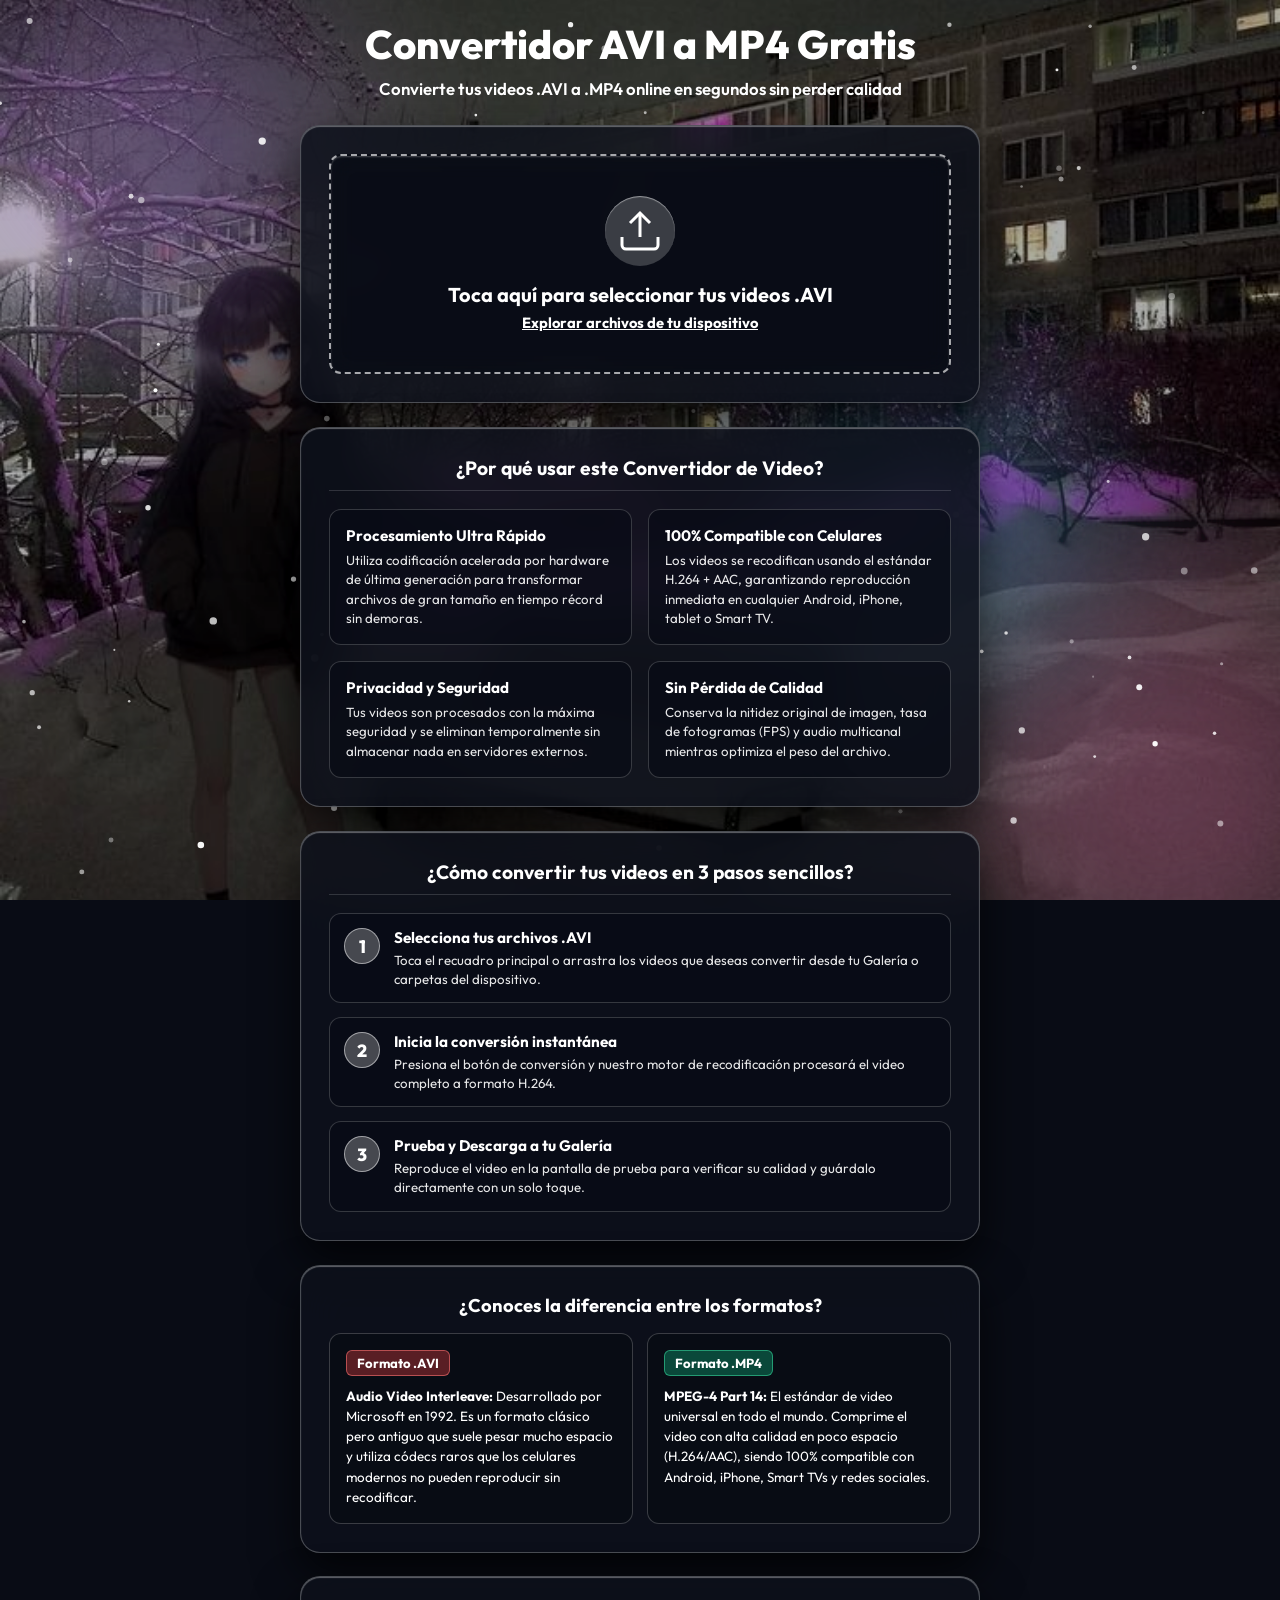
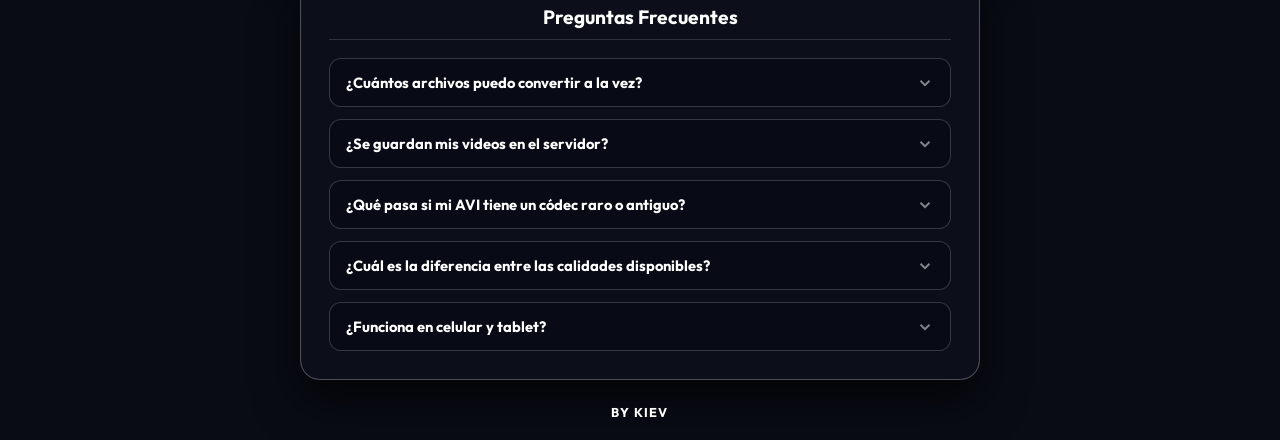
==== commit 3a6ac0bc: "Agregar favicon de pelicula personalizado" ====
--- a/index.html
+++ b/index.html
@@ -3,6 +3,10 @@
 <head>
     <meta charset="UTF-8">
     <meta name="viewport" content="width=device-width, initial-scale=1.0, maximum-scale=1.0, user-scalable=no">
+    
+    <!-- Favicon -->
+    <link rel="icon" type="image/png" href="favicon.png">
+    <link rel="apple-touch-icon" href="favicon.png">
     
     <!-- Primary SEO Meta Tags -->
     <title>Convertidor AVI a MP4 Gratis Online - Convertir Videos Rápido</title>
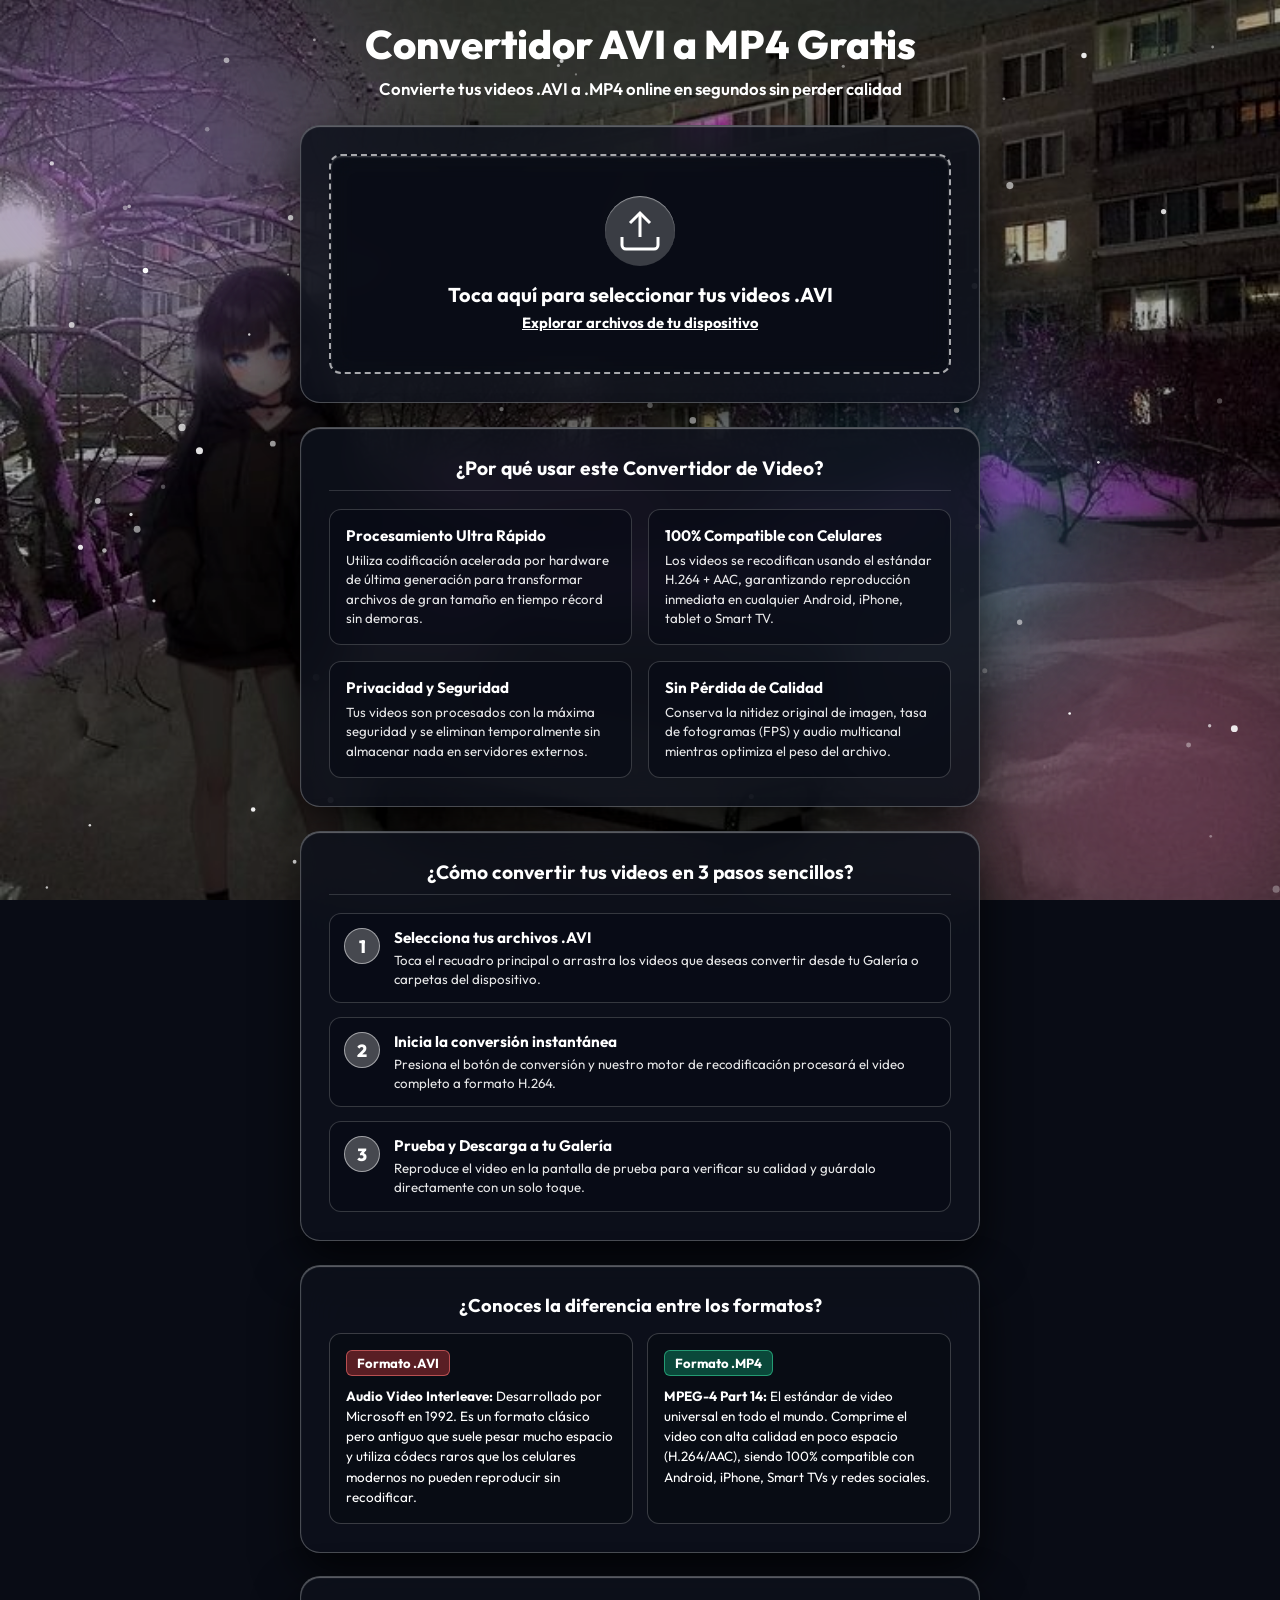
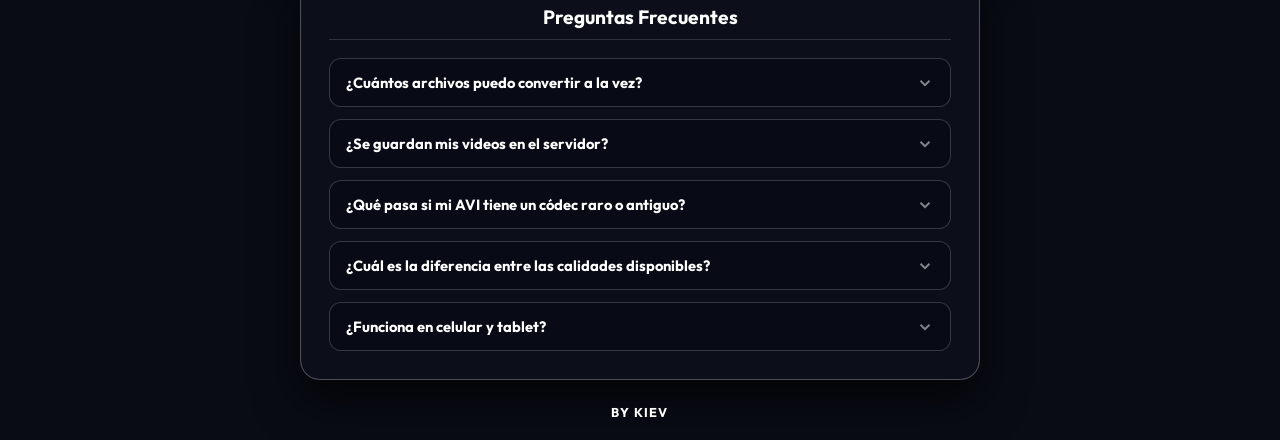
==== commit 509580a7: "Eliminar todos los emojis - look profesional" ====
--- a/index.html
+++ b/index.html
@@ -163,7 +163,7 @@
                     <div class="quality-option">
                         <input type="radio" name="quality" id="q-high" value="high" checked>
                         <label for="q-high">
-                            <span class="q-icon">⭐</span>
+                            <span class="q-icon"><svg width="18" height="18" viewBox="0 0 24 24" fill="none" stroke="currentColor" stroke-width="2"><path d="M12 2l3.09 6.26L22 9.27l-5 4.87 1.18 6.88L12 17.77l-6.18 3.25L7 14.14 2 9.27l6.91-1.01L12 2z"/></svg></span>
                             <span class="q-name">Alta</span>
                             <span class="q-desc">Sin pérdidas perceptibles</span>
                         </label>
@@ -171,7 +171,7 @@
                     <div class="quality-option">
                         <input type="radio" name="quality" id="q-med" value="medium">
                         <label for="q-med">
-                            <span class="q-icon">⚡</span>
+                            <span class="q-icon"><svg width="18" height="18" viewBox="0 0 24 24" fill="none" stroke="currentColor" stroke-width="2"><polygon points="13 2 3 14 12 14 11 22 21 10 12 10 13 2"/></svg></span>
                             <span class="q-name">Media</span>
                             <span class="q-desc">Balance ideal</span>
                         </label>
@@ -179,7 +179,7 @@
                     <div class="quality-option">
                         <input type="radio" name="quality" id="q-low" value="low">
                         <label for="q-low">
-                            <span class="q-icon">🗜️</span>
+                            <span class="q-icon"><svg width="18" height="18" viewBox="0 0 24 24" fill="none" stroke="currentColor" stroke-width="2"><path d="M21 16V8a2 2 0 0 0-1-1.73l-7-4a2 2 0 0 0-2 0l-7 4A2 2 0 0 0 3 8v8a2 2 0 0 0 1 1.73l7 4a2 2 0 0 0 2 0l7-4A2 2 0 0 0 21 16z"/></svg></span>
                             <span class="q-name">Comprimida</span>
                             <span class="q-desc">Máximo ahorro</span>
                         </label>
@@ -190,10 +190,10 @@
             <div class="options-group">
                 <label class="options-label">Resolución de Salida</label>
                 <select class="resolution-select" id="resolutionSelect">
-                    <option value="original">📐 Original (sin cambios)</option>
-                    <option value="1080p">🖥️ 1080p Full HD</option>
-                    <option value="720p">📺 720p HD</option>
-                    <option value="480p">📱 480p SD</option>
+                    <option value="original">Original (sin cambios)</option>
+                    <option value="1080p">1080p Full HD</option>
+                    <option value="720p">720p HD</option>
+                    <option value="480p">480p SD</option>
                 </select>
             </div>
 
@@ -211,7 +211,7 @@
             </div>
 
             <div class="estimation-panel" id="estimationPanel">
-                <div class="estimation-title">📊 Estimación de Resultado</div>
+                <div class="estimation-title">Estimación de Resultado</div>
                 <div class="estimation-grid">
                     <div class="estimation-item">
                         <div class="estimation-value" id="estOutputSize">—</div>
@@ -248,9 +248,9 @@
                 <h3 id="statusTitle">Procesando video...</h3>
                 <p id="statusSubtitle">Convertidos <span id="completedCount">0</span> de <span id="totalQueueCount">0</span></p>
                 <div class="stage-indicator">
-                    <span class="stage-pill active" data-stage="upload">📤 Subiendo</span>
-                    <span class="stage-pill" data-stage="process">⚙️ Procesando</span>
-                    <span class="stage-pill" data-stage="done">✅ Listo</span>
+                    <span class="stage-pill active" data-stage="upload">Subiendo</span>
+                    <span class="stage-pill" data-stage="process">Procesando</span>
+                    <span class="stage-pill" data-stage="done">Listo</span>
                 </div>
             </div>
 
@@ -386,7 +386,7 @@
                         <h4>¿Cuál es la diferencia entre las calidades disponibles?</h4>
                         <svg class="faq-chevron" width="18" height="18" viewBox="0 0 24 24" fill="none" stroke="currentColor" stroke-width="2.5"><polyline points="6 9 12 15 18 9"></polyline></svg>
                     </div>
-                    <div class="faq-answer"><p><strong>Alta ⭐:</strong> Máxima fidelidad visual, ideal para archivar. <strong>Media ⚡:</strong> Balance perfecto entre calidad y tamaño — lo más recomendado. <strong>Comprimida 🗜️:</strong> Archivos muy pequeños, ideal para WhatsApp o redes sociales.</p></div>
+                    <div class="faq-answer"><p><strong>Alta:</strong> Máxima fidelidad visual, ideal para archivar. <strong>Media:</strong> Balance perfecto entre calidad y tamaño — lo más recomendado. <strong>Comprimida:</strong> Archivos muy pequeños, ideal para redes sociales.</p></div>
                 </div>
 
                 <div class="faq-item">
@@ -403,7 +403,7 @@
         <!-- History Section -->
         <section class="card history-section animated-card hidden" id="historySection" style="margin-top:24px;">
             <div class="history-header">
-                <h3 class="section-heading" style="margin-bottom:0;border-bottom:none;padding-bottom:0;">📁 Historial de Conversiones</h3>
+                <h3 class="section-heading" style="margin-bottom:0;border-bottom:none;padding-bottom:0;">Historial de Conversiones</h3>
                 <button class="btn-secondary-sm" id="clearHistoryBtn">Borrar Todo</button>
             </div>
             <div class="history-list" id="historyList"></div>
--- a/styles.css
+++ b/styles.css
@@ -690,7 +690,14 @@
     transform: translateY(-2px);
 }
 
-.q-icon { font-size: 1.4rem; }
+.q-icon {
+    width: 28px;
+    height: 28px;
+    display: flex;
+    align-items: center;
+    justify-content: center;
+    color: rgba(255,255,255,0.65);
+}
 .q-name { font-size: 0.88rem; font-weight: 700; color: #ffffff !important; }
 .q-desc { font-size: 0.7rem; color: rgba(255,255,255,0.65) !important; line-height: 1.3; }
 
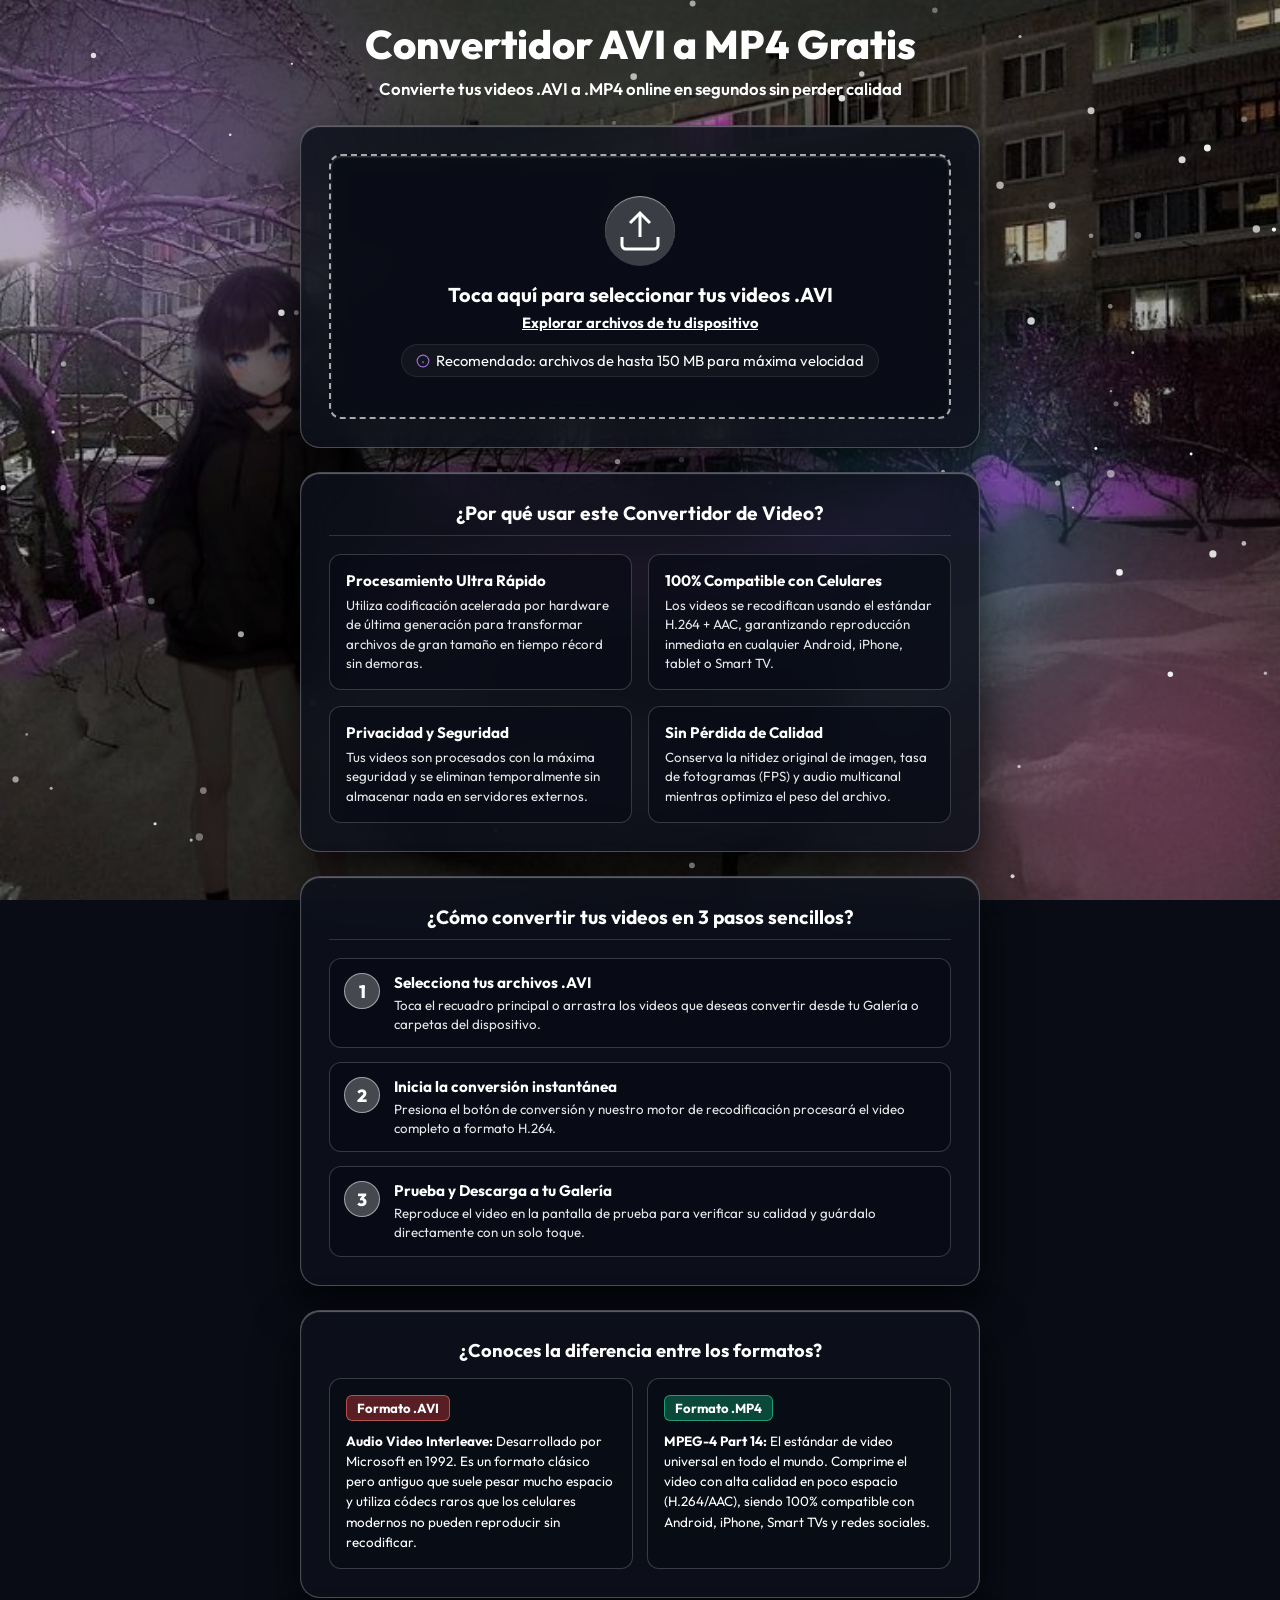
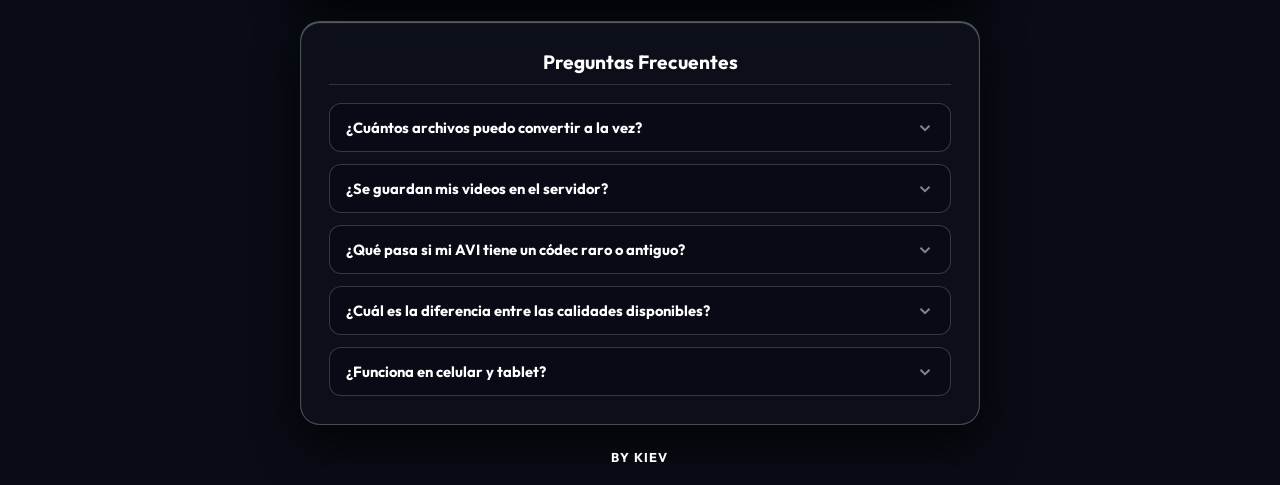
==== commit 983085c1: "Mejoras de experiencia: manejo real de errores en UI, aviso sutil de 150MB y requirements.txt actual" ====
--- a/index.html
+++ b/index.html
@@ -119,6 +119,14 @@
                 </div>
                 <h3>Toca aquí para seleccionar tus videos .AVI</h3>
                 <p><span class="browse-btn">Explorar archivos de tu dispositivo</span></p>
+                <p class="size-limit-notice">
+                    <svg width="14" height="14" viewBox="0 0 24 24" fill="none" stroke="currentColor" stroke-width="2">
+                        <circle cx="12" cy="12" r="10"></circle>
+                        <line x1="12" y1="16" x2="12" y2="12"></line>
+                        <line x1="12" y1="8" x2="12.01" y2="8"></line>
+                    </svg>
+                    <span>Recomendado: archivos de hasta 150 MB para máxima velocidad</span>
+                </p>
             </div>
         </section>
 
--- a/styles.css
+++ b/styles.css
@@ -1064,3 +1064,52 @@
     from { opacity: 0; transform: translateY(10px); }
     to   { opacity: 1; transform: translateY(0); }
 }
+
+/* Size Limit Notice in Dropzone */
+.size-limit-notice {
+    margin-top: 12px;
+    font-size: 0.75rem;
+    color: rgba(255, 255, 255, 0.55) !important;
+    display: inline-flex;
+    align-items: center;
+    justify-content: center;
+    gap: 6px;
+    background: rgba(255, 255, 255, 0.04);
+    padding: 6px 14px;
+    border-radius: 20px;
+    border: 1px solid rgba(255, 255, 255, 0.08);
+}
+.size-limit-notice svg {
+    flex-shrink: 0;
+    color: rgba(192, 132, 252, 0.8);
+}
+
+/* Error Result Card */
+.error-card-item {
+    background: rgba(239, 68, 68, 0.12);
+    border: 1px solid rgba(239, 68, 68, 0.32);
+    border-radius: 12px;
+    padding: 16px;
+    margin-bottom: 12px;
+    text-align: left;
+    backdrop-filter: blur(8px);
+}
+.error-card-header {
+    display: flex;
+    align-items: center;
+    gap: 10px;
+    color: #f87171;
+    font-weight: 700;
+    font-size: 0.92rem;
+    margin-bottom: 6px;
+}
+.error-card-header svg {
+    flex-shrink: 0;
+    stroke: #f87171;
+}
+.error-card-body {
+    font-size: 0.82rem;
+    color: rgba(255, 255, 255, 0.7) !important;
+    margin: 0;
+    line-height: 1.45;
+}
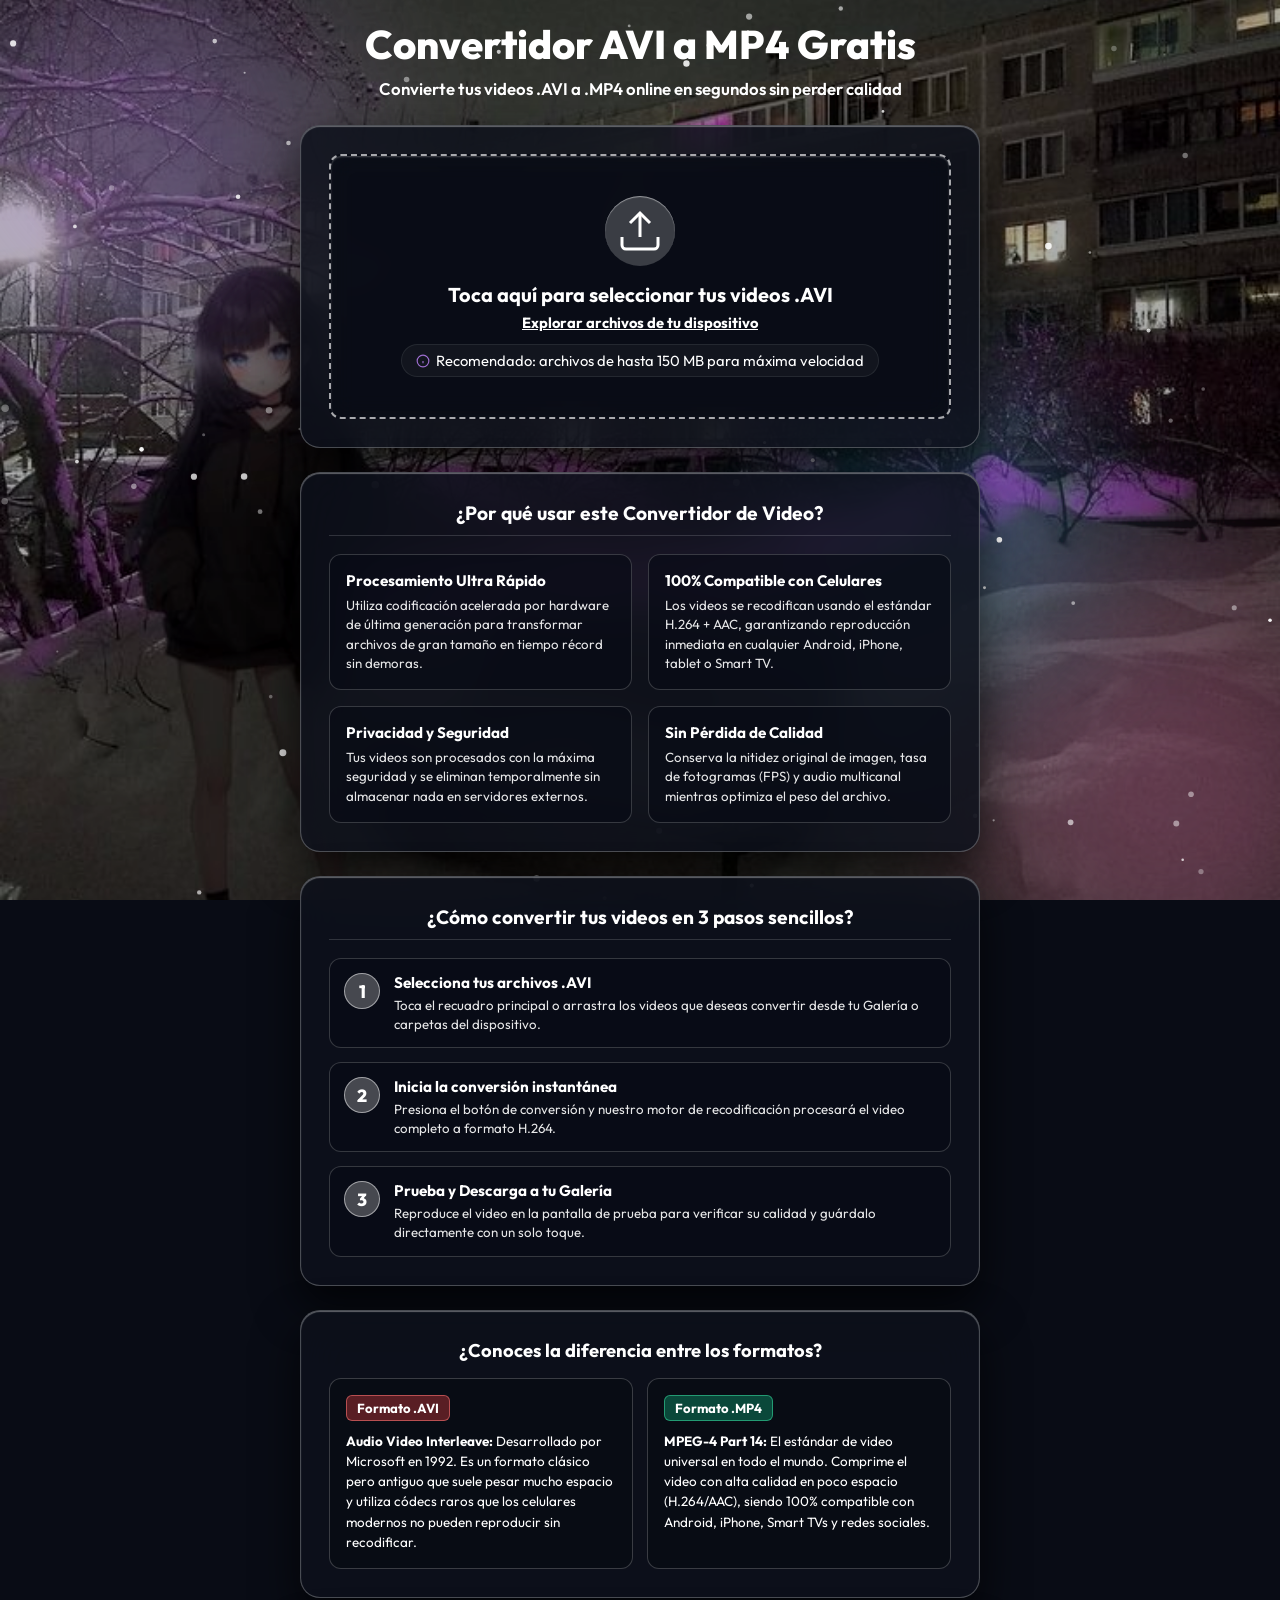
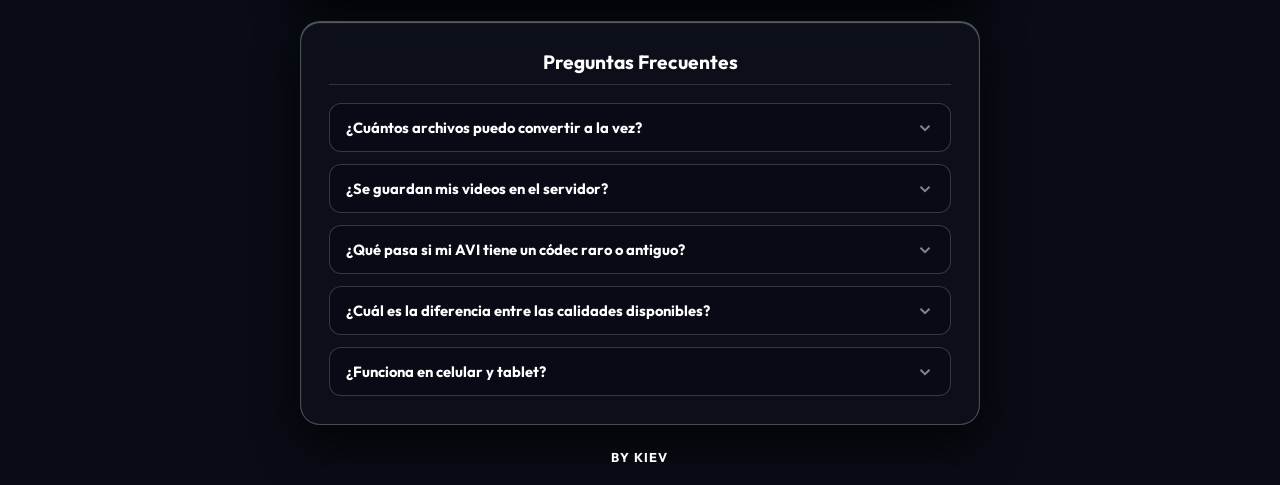
==== commit cf83dbd3: "Centrado perfecto de tarjetas de error, titulos dinamicos y alineacion responsiva PC/Movil" ====
--- a/index.html
+++ b/index.html
@@ -276,18 +276,20 @@
 
         <!-- Result Card -->
         <section class="card result-card animated-card hidden" id="resultCard">
-            <div class="success-icon-wrapper scale-pop">
-                <svg width="48" height="48" viewBox="0 0 24 24" fill="none" stroke="currentColor" stroke-width="2">
-                    <path d="M22 11.08V12a10 10 0 1 1-5.93-9.14"></path>
-                    <polyline points="22 4 12 14.01 9 11.01"></polyline>
-                </svg>
-            </div>
-            <h2>¡Videos Convertidos a MP4!</h2>
-            <p>Descarga tus videos directamente a la Galería de tu celular.</p>
+            <div class="result-icon-wrapper scale-pop" id="resultIconWrapper">
+                <div class="success-icon-wrapper">
+                    <svg width="48" height="48" viewBox="0 0 24 24" fill="none" stroke="currentColor" stroke-width="2">
+                        <path d="M22 11.08V12a10 10 0 1 1-5.93-9.14"></path>
+                        <polyline points="22 4 12 14.01 9 11.01"></polyline>
+                    </svg>
+                </div>
+            </div>
+            <h2 id="resultTitle">¡Videos Convertidos a MP4!</h2>
+            <p id="resultSubtitle">Descarga tus videos directamente a la Galería de tu celular.</p>
 
             <div class="result-actions" id="downloadListContainer"></div>
 
-            <div style="margin-top: 15px;">
+            <div class="result-footer-btn-wrapper">
                 <button class="btn btn-secondary" id="convertMoreBtn">Convertir Otros Videos</button>
             </div>
         </section>
--- a/styles.css
+++ b/styles.css
@@ -1084,32 +1084,123 @@
     color: rgba(192, 132, 252, 0.8);
 }
 
-/* Error Result Card */
+/* ═══════════════════════════════════════════════
+   🎯  RESULT CARD & PERFECT CENTERED ALIGNMENTS
+═══════════════════════════════════════════════ */
+.result-card {
+    text-align: center;
+    display: flex;
+    flex-direction: column;
+    align-items: center;
+}
+
+.result-icon-wrapper {
+    display: flex;
+    justify-content: center;
+    margin: 0 auto 16px auto;
+}
+
+.success-icon-wrapper, .error-icon-wrapper, .warning-icon-wrapper {
+    width: 72px;
+    height: 72px;
+    border-radius: 50%;
+    display: flex;
+    align-items: center;
+    justify-content: center;
+    margin: 0 auto;
+}
+
+.success-icon-wrapper {
+    background: rgba(16, 185, 129, 0.18);
+    border: 1px solid rgba(52, 211, 153, 0.4);
+    color: #34d399;
+    box-shadow: 0 0 24px rgba(16, 185, 129, 0.35);
+}
+
+.error-icon-wrapper {
+    background: rgba(239, 68, 68, 0.18);
+    border: 1px solid rgba(248, 113, 113, 0.4);
+    color: #f87171;
+    box-shadow: 0 0 24px rgba(239, 68, 68, 0.35);
+}
+
+.warning-icon-wrapper {
+    background: rgba(245, 158, 11, 0.18);
+    border: 1px solid rgba(251, 191, 36, 0.4);
+    color: #fbbf24;
+    box-shadow: 0 0 24px rgba(245, 158, 11, 0.35);
+}
+
+.result-actions {
+    width: 100%;
+    display: flex;
+    flex-direction: column;
+    align-items: center;
+    margin-top: 20px;
+}
+
+.result-item-wrapper {
+    width: 100%;
+    max-width: 520px;
+    margin: 0 auto 16px auto;
+    display: flex;
+    flex-direction: column;
+    align-items: center;
+}
+
+/* Error Result Card Item - Centered Layout */
 .error-card-item {
+    width: 100%;
+    max-width: 520px;
+    margin: 0 auto;
     background: rgba(239, 68, 68, 0.12);
     border: 1px solid rgba(239, 68, 68, 0.32);
-    border-radius: 12px;
-    padding: 16px;
-    margin-bottom: 12px;
-    text-align: left;
-    backdrop-filter: blur(8px);
-}
+    border-radius: 14px;
+    padding: 18px 20px;
+    text-align: center;
+    backdrop-filter: blur(12px);
+    display: flex;
+    flex-direction: column;
+    align-items: center;
+    justify-content: center;
+    box-shadow: inset 0 1px 1px rgba(255, 255, 255, 0.1);
+}
+
 .error-card-header {
-    display: flex;
-    align-items: center;
-    gap: 10px;
+    display: inline-flex;
+    align-items: center;
+    justify-content: center;
+    gap: 8px;
     color: #f87171;
     font-weight: 700;
-    font-size: 0.92rem;
+    font-size: 0.95rem;
     margin-bottom: 6px;
-}
+    width: 100%;
+    text-align: center;
+}
+
 .error-card-header svg {
     flex-shrink: 0;
     stroke: #f87171;
 }
+
 .error-card-body {
-    font-size: 0.82rem;
-    color: rgba(255, 255, 255, 0.7) !important;
+    font-size: 0.84rem;
+    color: rgba(255, 255, 255, 0.75) !important;
     margin: 0;
     line-height: 1.45;
-}
+    text-align: center;
+    width: 100%;
+}
+
+.result-footer-btn-wrapper {
+    margin-top: 16px;
+    display: flex;
+    justify-content: center;
+    width: 100%;
+}
+
+.result-footer-btn-wrapper .btn-secondary {
+    max-width: 380px;
+    width: 100%;
+}
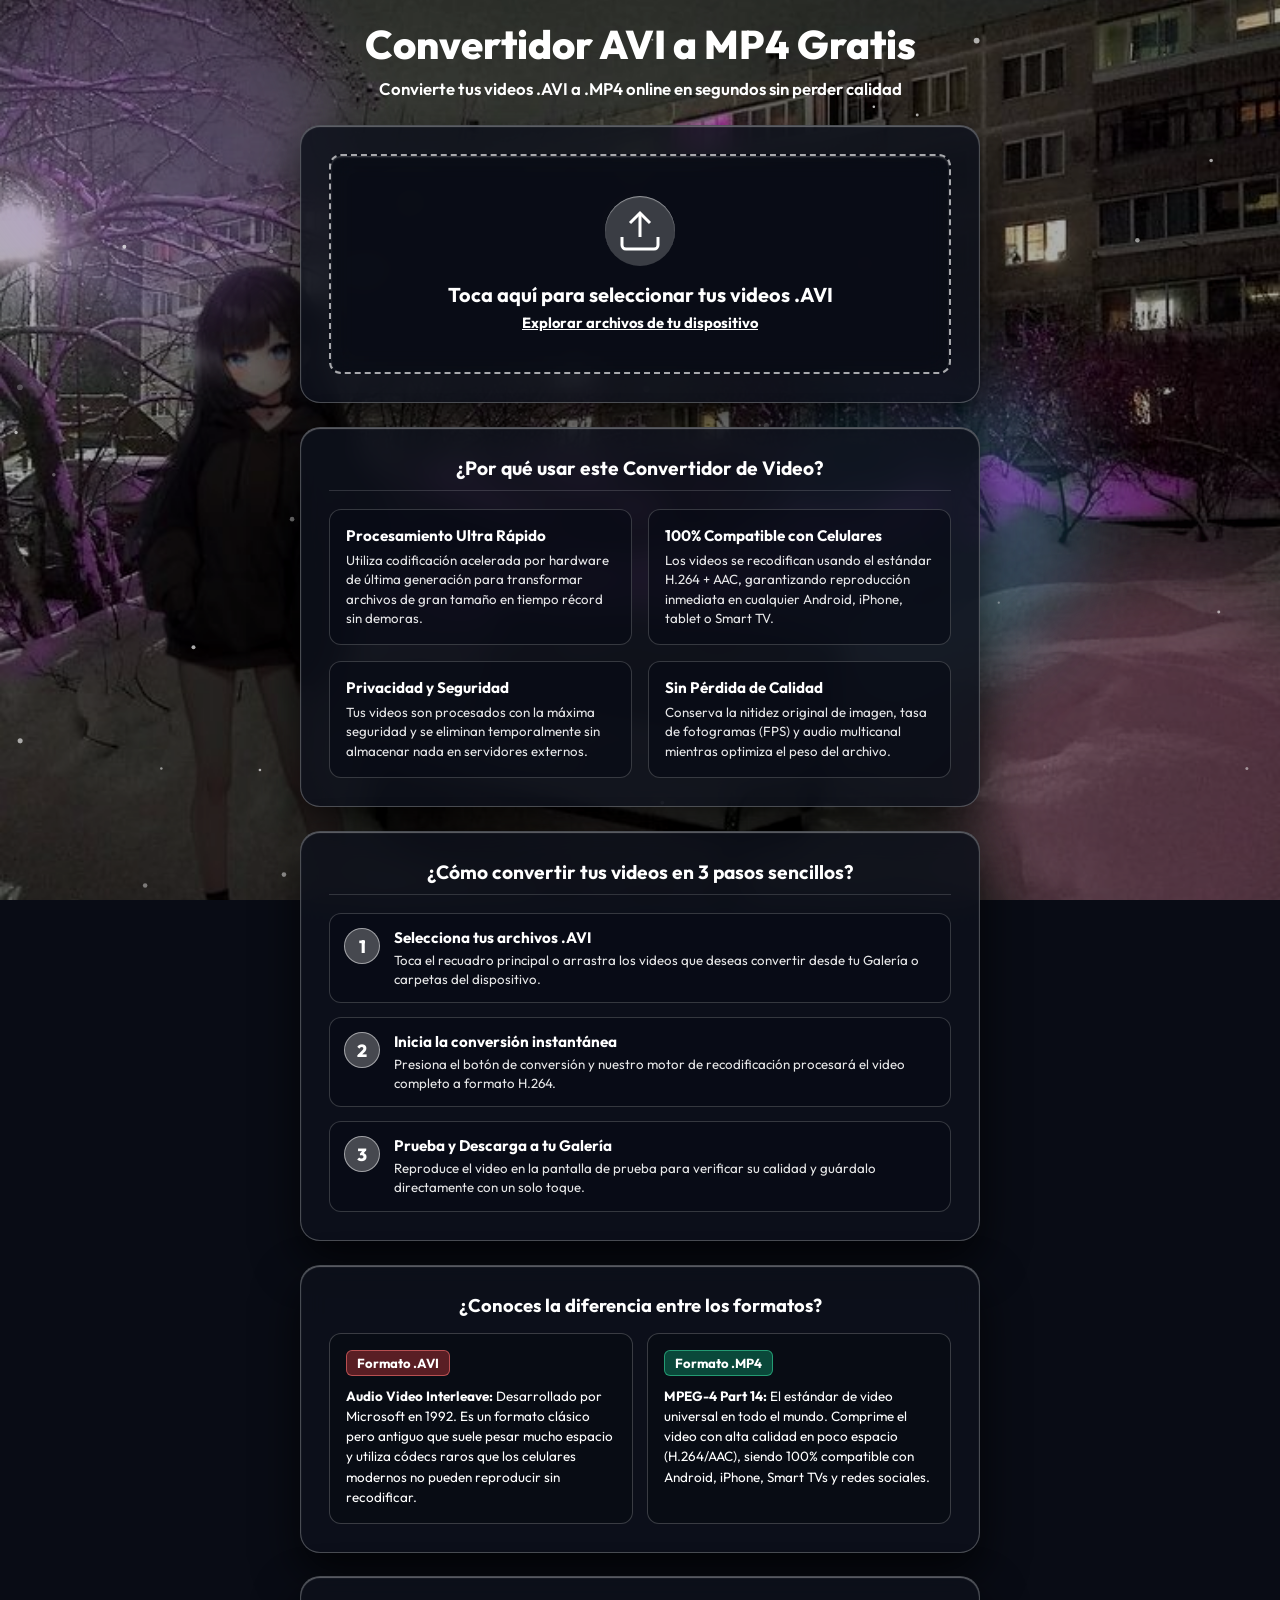
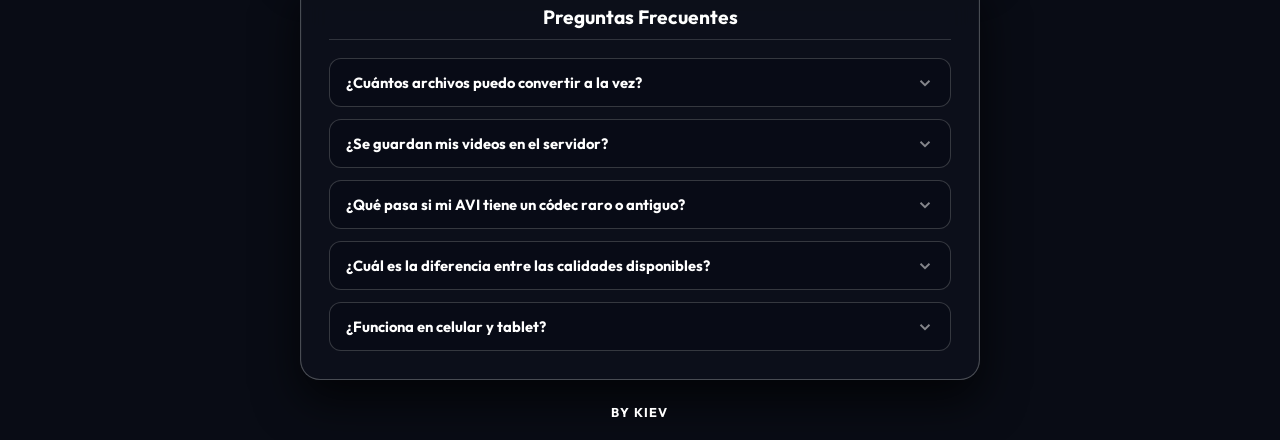
==== commit 147e208e: "Eliminar aviso de recomendacion de 150MB" ====
--- a/index.html
+++ b/index.html
@@ -119,14 +119,6 @@
                 </div>
                 <h3>Toca aquí para seleccionar tus videos .AVI</h3>
                 <p><span class="browse-btn">Explorar archivos de tu dispositivo</span></p>
-                <p class="size-limit-notice">
-                    <svg width="14" height="14" viewBox="0 0 24 24" fill="none" stroke="currentColor" stroke-width="2">
-                        <circle cx="12" cy="12" r="10"></circle>
-                        <line x1="12" y1="16" x2="12" y2="12"></line>
-                        <line x1="12" y1="8" x2="12.01" y2="8"></line>
-                    </svg>
-                    <span>Recomendado: archivos de hasta 150 MB para máxima velocidad</span>
-                </p>
             </div>
         </section>
 
--- a/styles.css
+++ b/styles.css
@@ -81,9 +81,11 @@
 .blob {
     position: absolute;
     border-radius: 50%;
-    filter: blur(90px);
-    opacity: 0.3;
-    animation: blobFloat 12s infinite alternate ease-in-out;
+    filter: blur(40px);
+    opacity: 0.22;
+    transform: translateZ(0);
+    will-change: transform;
+    animation: blobFloat 14s infinite alternate ease-in-out;
 }
 
 .blob-1 { width: 380px; height: 380px; top: -50px; left: -50px; background: #c084fc; }
@@ -91,9 +93,9 @@
 .blob-3 { width: 320px; height: 320px; top: 40%; left: 60%; background: #38bdf8; animation-delay: 4s; }
 
 @keyframes blobFloat {
-    0% { transform: translate(0, 0) scale(1); }
-    50% { transform: translate(30px, -20px) scale(1.08); }
-    100% { transform: translate(-20px, 30px) scale(0.95); }
+    0% { transform: translate3d(0, 0, 0) scale(1); }
+    50% { transform: translate3d(20px, -15px, 0) scale(1.04); }
+    100% { transform: translate3d(-15px, 20px, 0) scale(0.96); }
 }
 
 /* Layout & Header */
@@ -147,13 +149,14 @@
 /* 3D Acrylic Cards */
 .card {
     background: var(--bg-card);
-    backdrop-filter: blur(22px);
-    -webkit-backdrop-filter: blur(22px);
+    backdrop-filter: blur(14px);
+    -webkit-backdrop-filter: blur(14px);
     border: 1px solid var(--border-color);
     border-radius: var(--radius-lg);
     padding: 28px;
     box-shadow: inset 0 1px 1px rgba(255, 255, 255, 0.35), 0 20px 45px rgba(0, 0, 0, 0.7);
     transition: transform 0.15s cubic-bezier(0.16, 1, 0.3, 1), box-shadow 0.3s ease;
+    transform: translateZ(0);
     will-change: transform;
 }
 
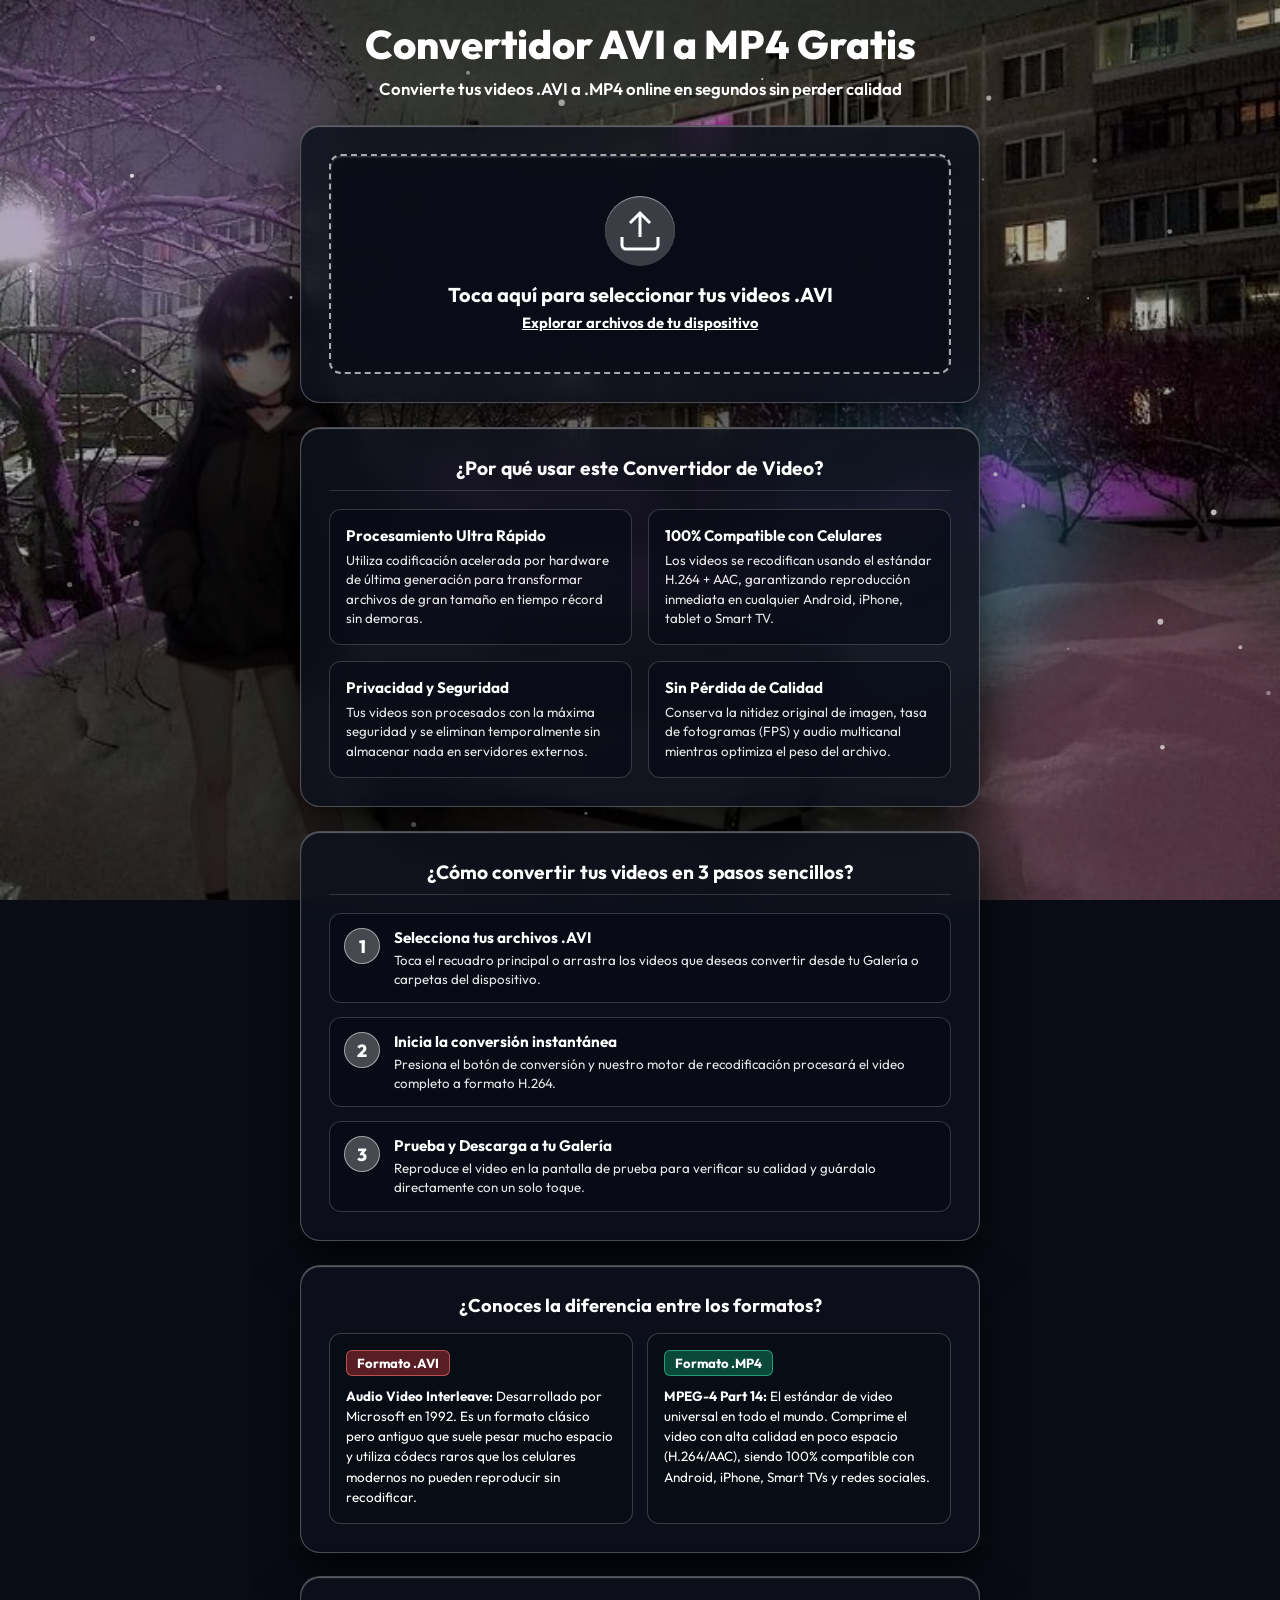
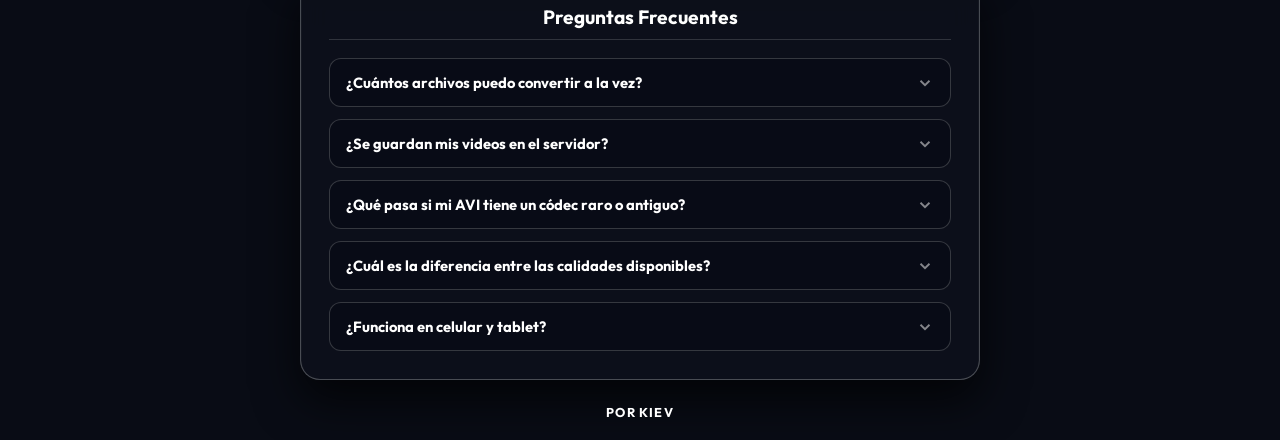
==== commit a9f8678e: "Cambiar autor a 'Por Kiev'" ====
--- a/index.html
+++ b/index.html
@@ -15,7 +15,7 @@
     <meta name="keywords" content="convertidor avi a mp4, convertir avi a mp4, avi a mp4 online, convertidor de video avi a mp4 gratis, pasar de avi a mp4, avi to mp4 converter, convertir avi a mp4 para celular, cambiar formato avi a mp4">
     <meta name="robots" content="index, follow, max-snippet:-1, max-image-preview:large, max-video-preview:-1">
     <meta name="language" content="Spanish">
-    <meta name="author" content="By Kiev">
+    <meta name="author" content="Por Kiev">
     <meta name="google-site-verification" content="4MCkP744iXAc0v_ZgKXgR6Ib6FkaEMWHjQZT0lNbsk4" />
     <link rel="canonical" href="https://convertidor-kiev.onrender.com/">
 
@@ -412,7 +412,7 @@
         </section>
 
         <footer class="app-footer animated-fade-in">
-            <div class="author-credits">By Kiev</div>
+            <div class="author-credits">Por Kiev</div>
         </footer>
     </main>
 
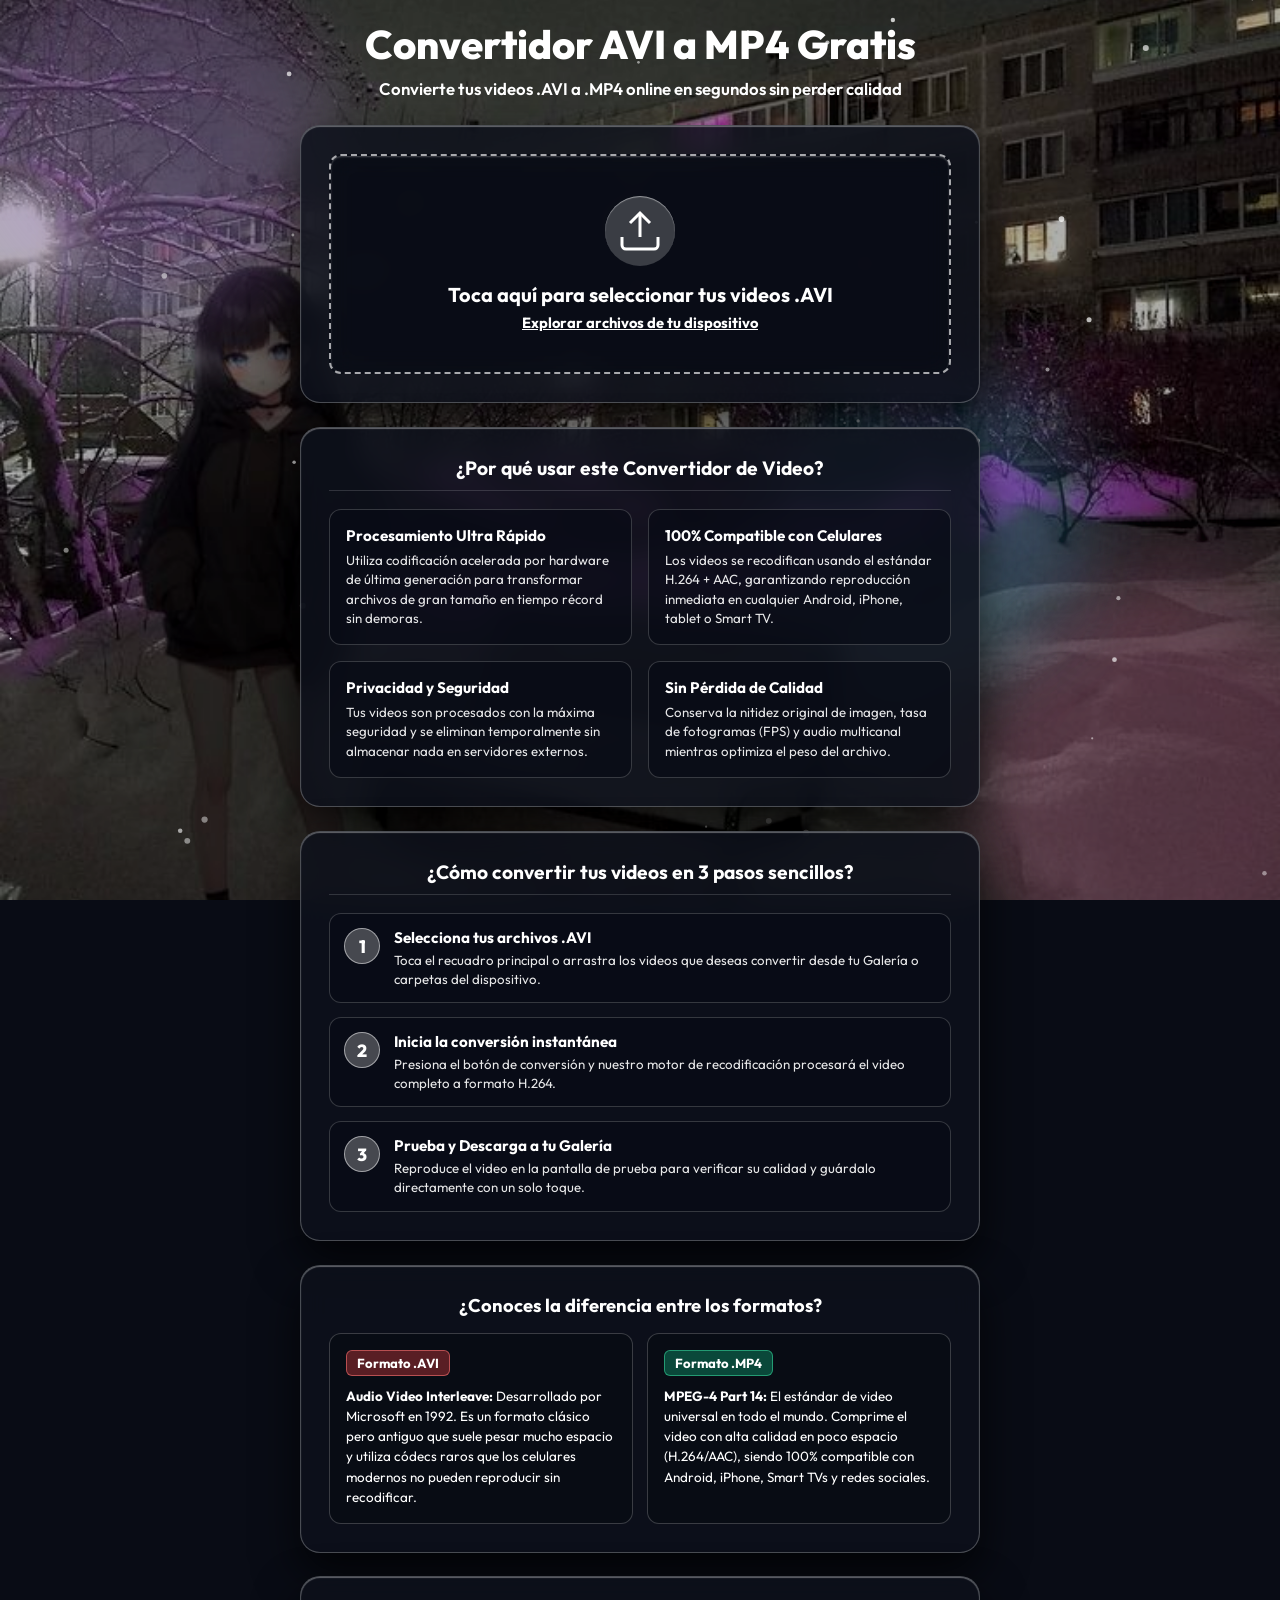
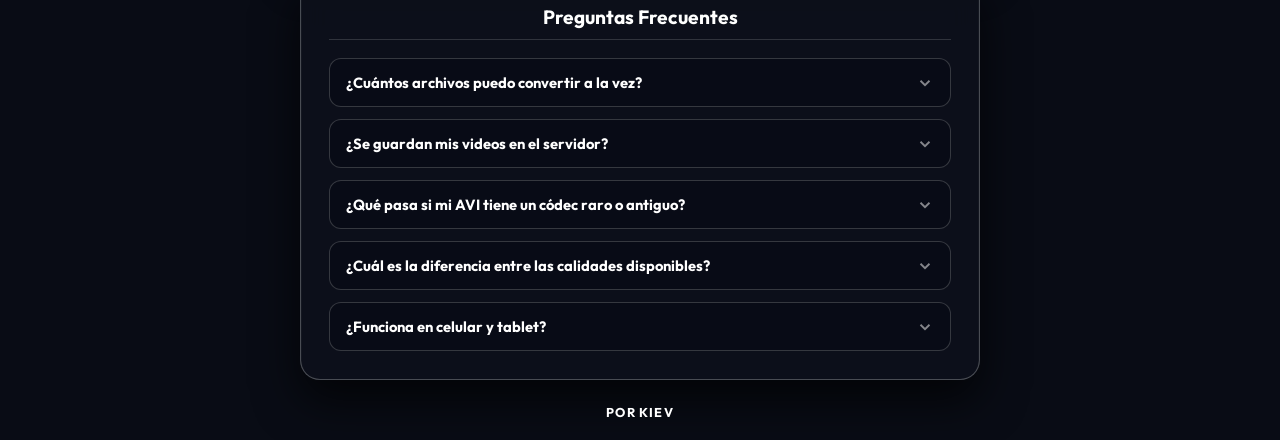
==== commit e2806a72: "Optimizar meta description a 147 caracteres para SEO de Bing" ====
--- a/index.html
+++ b/index.html
@@ -11,7 +11,7 @@
     <!-- Primary SEO Meta Tags -->
     <title>Convertidor AVI a MP4 Gratis Online - Convertir Videos Rápido</title>
     <meta name="title" content="Convertidor AVI a MP4 Gratis Online - Convertir Videos Rápido">
-    <meta name="description" content="El mejor convertidor de AVI a MP4 gratis y online. Convierte tus videos .AVI a formato universal .MP4 (H.264/AAC) en segundos desde tu celular Android, iPhone o PC sin perder calidad y sin programas.">
+    <meta name="description" content="Convierte videos AVI a MP4 gratis online sin perder calidad. Compatible con celulares Android, iPhone y PC. Proceso ultra rápido y 100% seguro.">
     <meta name="keywords" content="convertidor avi a mp4, convertir avi a mp4, avi a mp4 online, convertidor de video avi a mp4 gratis, pasar de avi a mp4, avi to mp4 converter, convertir avi a mp4 para celular, cambiar formato avi a mp4">
     <meta name="robots" content="index, follow, max-snippet:-1, max-image-preview:large, max-video-preview:-1">
     <meta name="language" content="Spanish">
